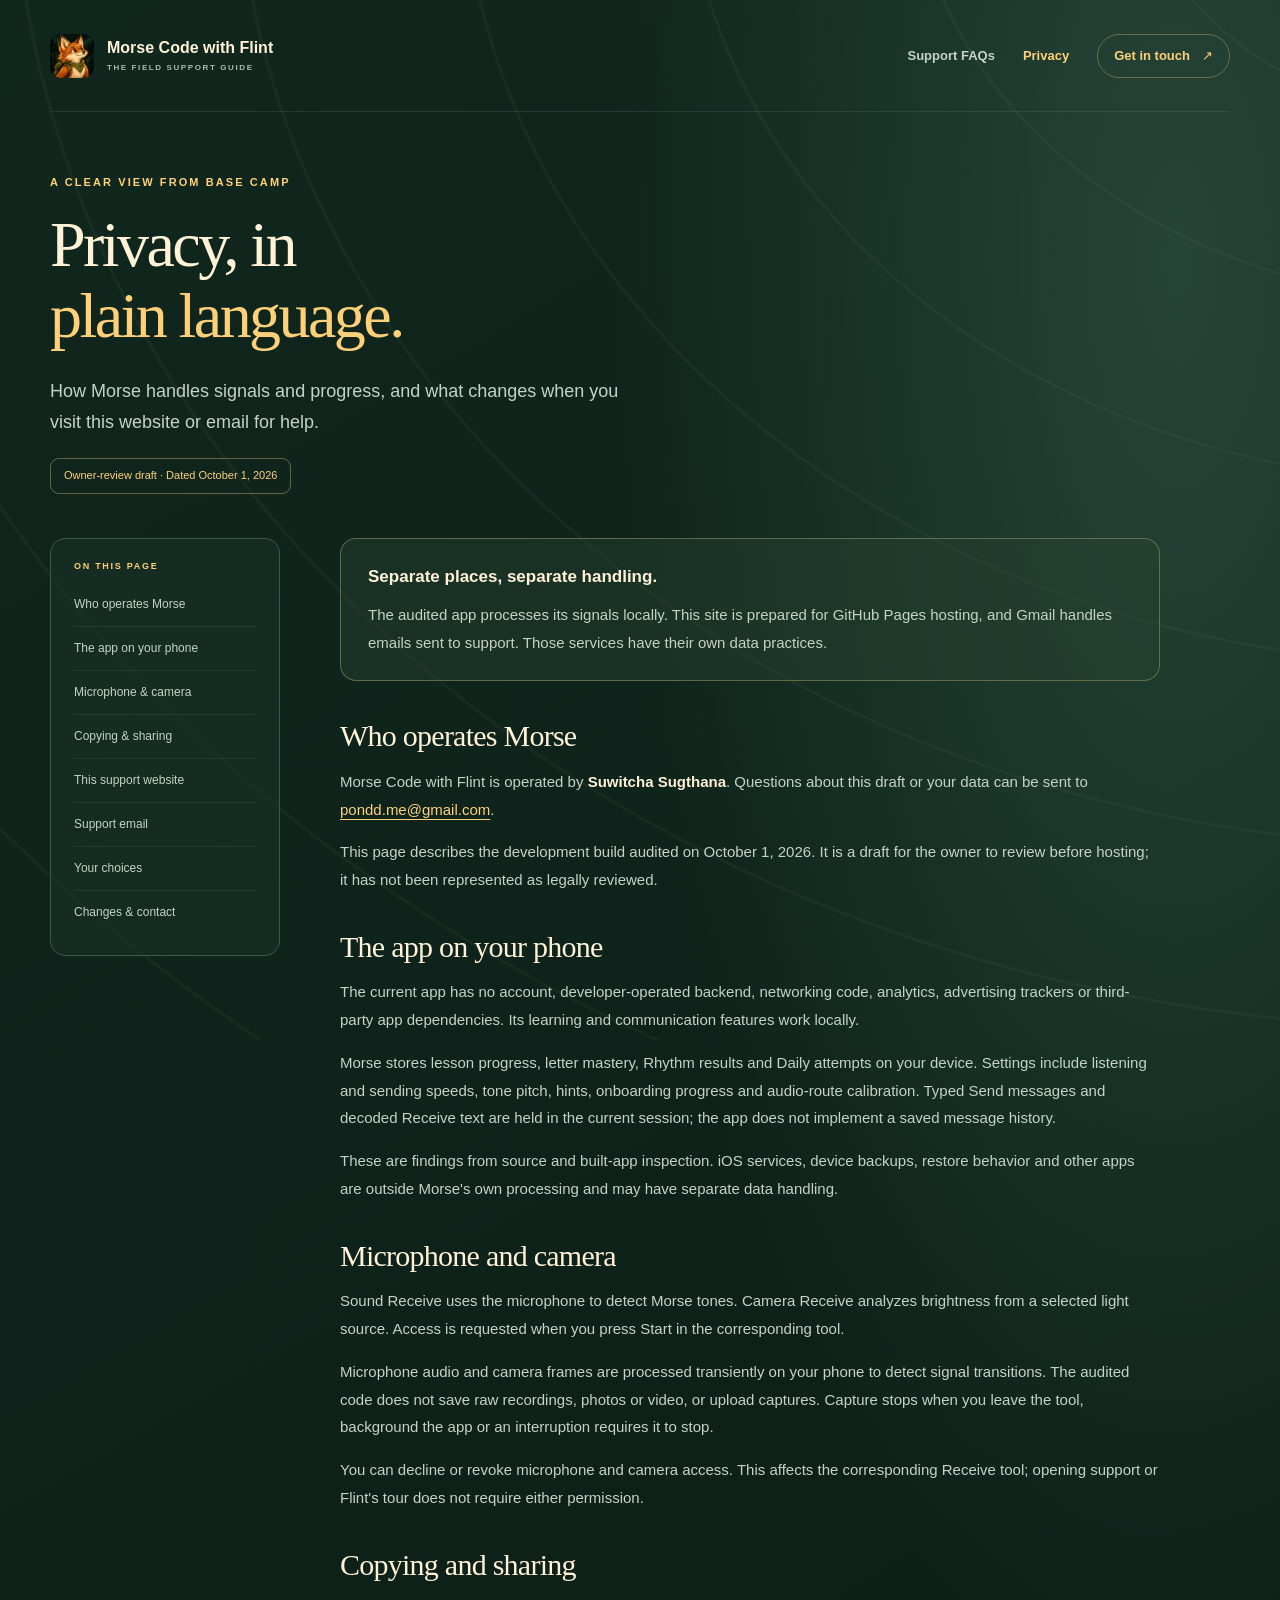
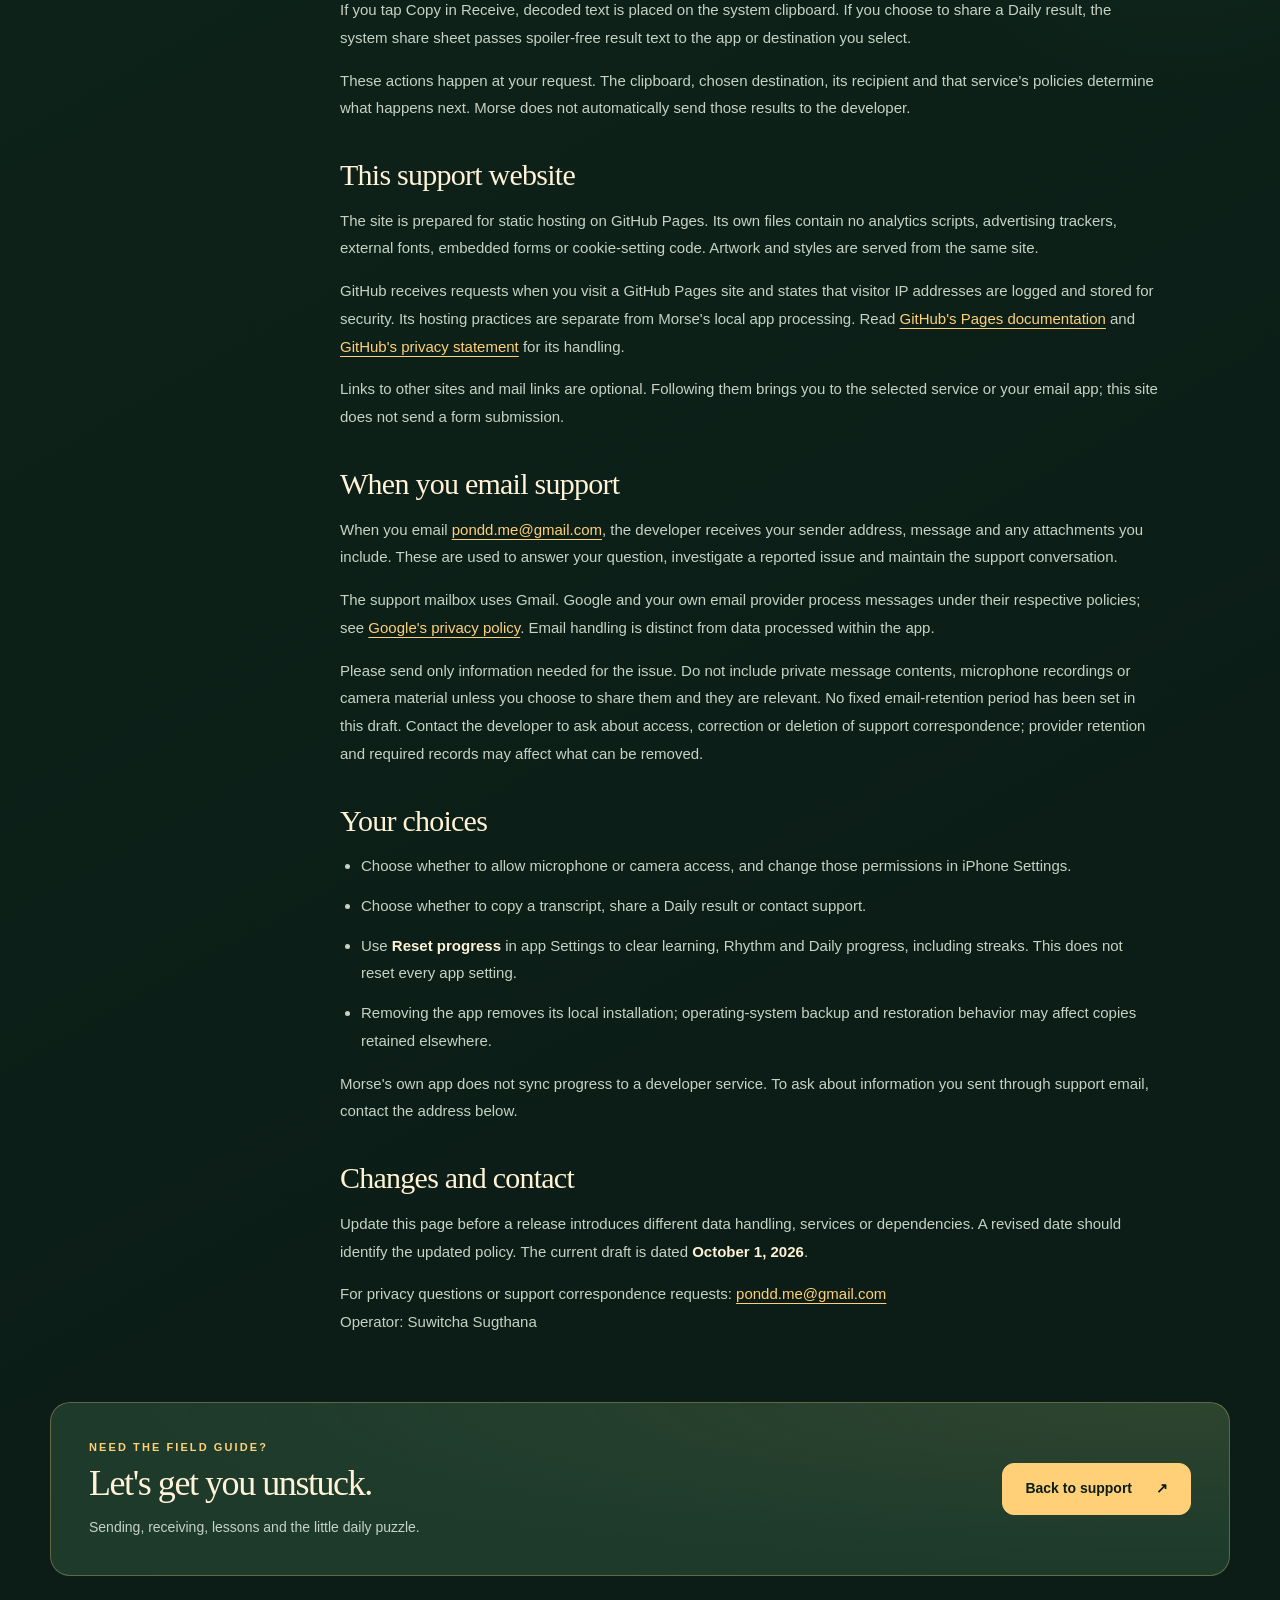
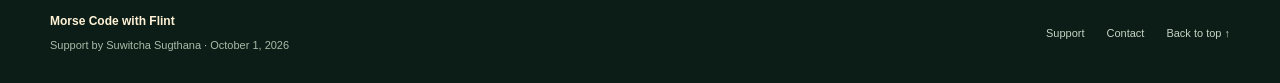
==== privacy.html @ 810c0ec4 "Initial commit" ====
<!doctype html>
<html lang="en">
<head>
  <meta charset="utf-8">
  <meta name="viewport" content="width=device-width, initial-scale=1">
  <meta name="theme-color" content="#10271e">
  <meta name="description" content="Privacy draft for Morse Code with Flint, including local app processing, GitHub Pages hosting and support email.">
  <title>Privacy draft · Morse Code with Flint</title>
  <link rel="icon" href="assets/icon.png" type="image/png">
  <link rel="stylesheet" href="assets/site.css">
</head>
<body>
  <a class="skip-link" href="#main">Skip to content</a>
  <header class="site-header wrap">
    <a class="brand" href="index.html" aria-label="Morse Code with Flint support home"><img src="assets/icon.png" width="44" height="44" alt=""><span>Morse Code with Flint<small>THE FIELD SUPPORT GUIDE</small></span></a>
    <nav aria-label="Main navigation"><a href="index.html#faqs">Support FAQs</a><a href="privacy.html" aria-current="page">Privacy</a><a class="nav-contact" href="mailto:pondd.me@gmail.com">Get in touch <span aria-hidden="true">↗</span></a></nav>
  </header>
  <main id="main" class="wrap privacy-main">
    <div class="policy-heading"><p class="eyebrow">A CLEAR VIEW FROM BASE CAMP</p><h1>Privacy, in<br><em>plain language.</em></h1><p class="intro">How Morse handles signals and progress, and what changes when you visit this website or email for help.</p><p class="draft-badge">Owner-review draft · Dated October 1, 2026</p></div>
    <div class="policy-layout">
      <nav class="policy-index" aria-label="Privacy contents"><p class="eyebrow">ON THIS PAGE</p><a href="#operator">Who operates Morse</a><a href="#local-app">The app on your phone</a><a href="#capture">Microphone &amp; camera</a><a href="#sharing">Copying &amp; sharing</a><a href="#website">This support website</a><a href="#email">Support email</a><a href="#choices">Your choices</a><a href="#changes">Changes &amp; contact</a></nav>
      <article class="policy-body">
        <div class="policy-callout"><strong>Separate places, separate handling.</strong><p>The audited app processes its signals locally. This site is prepared for GitHub Pages hosting, and Gmail handles emails sent to support. Those services have their own data practices.</p></div>
        <section id="operator"><h2>Who operates Morse</h2><p>Morse Code with Flint is operated by <strong>Suwitcha Sugthana</strong>. Questions about this draft or your data can be sent to <a href="mailto:pondd.me@gmail.com">pondd.me@gmail.com</a>.</p><p>This page describes the development build audited on October 1, 2026. It is a draft for the owner to review before hosting; it has not been represented as legally reviewed.</p></section>
        <section id="local-app"><h2>The app on your phone</h2><p>The current app has no account, developer-operated backend, networking code, analytics, advertising trackers or third-party app dependencies. Its learning and communication features work locally.</p><p>Morse stores lesson progress, letter mastery, Rhythm results and Daily attempts on your device. Settings include listening and sending speeds, tone pitch, hints, onboarding progress and audio-route calibration. Typed Send messages and decoded Receive text are held in the current session; the app does not implement a saved message history.</p><p>These are findings from source and built-app inspection. iOS services, device backups, restore behavior and other apps are outside Morse's own processing and may have separate data handling.</p></section>
        <section id="capture"><h2>Microphone and camera</h2><p>Sound Receive uses the microphone to detect Morse tones. Camera Receive analyzes brightness from a selected light source. Access is requested when you press Start in the corresponding tool.</p><p>Microphone audio and camera frames are processed transiently on your phone to detect signal transitions. The audited code does not save raw recordings, photos or video, or upload captures. Capture stops when you leave the tool, background the app or an interruption requires it to stop.</p><p>You can decline or revoke microphone and camera access. This affects the corresponding Receive tool; opening support or Flint's tour does not require either permission.</p></section>
        <section id="sharing"><h2>Copying and sharing</h2><p>If you tap Copy in Receive, decoded text is placed on the system clipboard. If you choose to share a Daily result, the system share sheet passes spoiler-free result text to the app or destination you select.</p><p>These actions happen at your request. The clipboard, chosen destination, its recipient and that service's policies determine what happens next. Morse does not automatically send those results to the developer.</p></section>
        <section id="website"><h2>This support website</h2><p>The site is prepared for static hosting on GitHub Pages. Its own files contain no analytics scripts, advertising trackers, external fonts, embedded forms or cookie-setting code. Artwork and styles are served from the same site.</p><p>GitHub receives requests when you visit a GitHub Pages site and states that visitor IP addresses are logged and stored for security. Its hosting practices are separate from Morse's local app processing. Read <a href="https://docs.github.com/en/pages/getting-started-with-github-pages/what-is-github-pages">GitHub's Pages documentation</a> and <a href="https://docs.github.com/en/site-policy/privacy-policies/github-general-privacy-statement">GitHub's privacy statement</a> for its handling.</p><p>Links to other sites and mail links are optional. Following them brings you to the selected service or your email app; this site does not send a form submission.</p></section>
        <section id="email"><h2>When you email support</h2><p>When you email <a href="mailto:pondd.me@gmail.com">pondd.me@gmail.com</a>, the developer receives your sender address, message and any attachments you include. These are used to answer your question, investigate a reported issue and maintain the support conversation.</p><p>The support mailbox uses Gmail. Google and your own email provider process messages under their respective policies; see <a href="https://policies.google.com/privacy">Google's privacy policy</a>. Email handling is distinct from data processed within the app.</p><p>Please send only information needed for the issue. Do not include private message contents, microphone recordings or camera material unless you choose to share them and they are relevant. No fixed email-retention period has been set in this draft. Contact the developer to ask about access, correction or deletion of support correspondence; provider retention and required records may affect what can be removed.</p></section>
        <section id="choices"><h2>Your choices</h2><ul><li>Choose whether to allow microphone or camera access, and change those permissions in iPhone Settings.</li><li>Choose whether to copy a transcript, share a Daily result or contact support.</li><li>Use <strong>Reset progress</strong> in app Settings to clear learning, Rhythm and Daily progress, including streaks. This does not reset every app setting.</li><li>Removing the app removes its local installation; operating-system backup and restoration behavior may affect copies retained elsewhere.</li></ul><p>Morse's own app does not sync progress to a developer service. To ask about information you sent through support email, contact the address below.</p></section>
        <section id="changes"><h2>Changes and contact</h2><p>Update this page before a release introduces different data handling, services or dependencies. A revised date should identify the updated policy. The current draft is dated <strong>October 1, 2026</strong>.</p><p>For privacy questions or support correspondence requests: <a class="email-link" href="mailto:pondd.me@gmail.com">pondd.me@gmail.com</a><br>Operator: Suwitcha Sugthana</p></section>
      </article>
    </div>
    <section class="contact-band" aria-labelledby="privacy-support-title"><div><p class="eyebrow">NEED THE FIELD GUIDE?</p><h2 id="privacy-support-title">Let's get you unstuck.</h2><p>Sending, receiving, lessons and the little daily puzzle.</p></div><a class="button" href="index.html#faqs">Back to support <span aria-hidden="true">↗</span></a></section>
  </main>
  <footer class="site-footer wrap"><p><strong>Morse Code with Flint</strong><span>Support by Suwitcha Sugthana · October 1, 2026</span></p><nav aria-label="Footer navigation"><a href="index.html">Support</a><a href="mailto:pondd.me@gmail.com">Contact</a><a href="#main">Back to top ↑</a></nav></footer>
</body>
</html>
---- assets/site.css ----
:root{color-scheme:dark;--pine:#10271e;--deep:#0b1d16;--panel:#19372a;--panel-light:#234333;--ivory:#fff2d6;--body:#c6d3c4;--muted:#a8bca9;--amber:#ffd078;--line:#3d5943;--focus:#ffdb92}
*{box-sizing:border-box}html{scroll-behavior:smooth;scroll-padding-top:24px}body{margin:0;color:var(--ivory);background:radial-gradient(ellipse at 92% 8%,#254537 0,transparent 34%),linear-gradient(150deg,var(--pine),var(--deep) 78%);font:17px/1.65 -apple-system,BlinkMacSystemFont,"Segoe UI",Arial,sans-serif}body::before{content:"";position:absolute;inset:0 0 auto;height:1040px;pointer-events:none;z-index:-1;background:repeating-radial-gradient(ellipse at 115% -15%,transparent 0 112px,#8ea27812 114px 115px,transparent 117px 224px)}a{color:var(--amber);text-underline-offset:4px;text-decoration-thickness:1px}a:hover{color:#ffe3a4}a:focus-visible,summary:focus-visible{outline:3px solid var(--focus);outline-offset:5px;border-radius:5px}.wrap{width:min(1180px,calc(100% - 80px));margin-inline:auto}h1,h2,h3,p,figure{margin:0}h1,h2{font-family:Georgia,"Times New Roman",serif;font-weight:400;letter-spacing:-.04em;line-height:1.12}h1{font-size:clamp(46px,4.7vw,68px)}h1 em{font-style:normal;color:var(--amber)}h2{font-size:clamp(34px,3.1vw,46px)}h3{font-size:23px;line-height:1.3;letter-spacing:-.025em}p{color:var(--body)}.eyebrow{color:var(--amber);font-size:11px;letter-spacing:.19em;font-weight:700;line-height:1.6}.skip-link{position:absolute;left:20px;top:-100px;padding:12px 18px;background:var(--amber);color:var(--deep);z-index:10}.skip-link:hover{color:var(--deep)}.skip-link:focus{top:12px}.site-header{display:flex;align-items:center;justify-content:space-between;gap:24px;min-height:112px;border-bottom:1px solid #8ba07829}.brand{display:flex;gap:13px;align-items:center;text-decoration:none;color:var(--ivory);font-size:16px;font-weight:650;line-height:1.35;white-space:nowrap}.brand img{width:44px;height:44px;border-radius:11px}.brand small{display:block;margin-top:5px;font-size:8px;letter-spacing:.2em;color:var(--muted)}.site-header nav{display:flex;align-items:center;gap:28px;flex-wrap:wrap}.site-header nav a{font-size:13px;font-weight:550;text-decoration:none;color:var(--body);padding-block:10px;min-height:44px;display:flex;align-items:center}.site-header nav a:hover,.site-header nav a[aria-current]{color:var(--amber)}.site-header nav .nav-contact{padding:9px 16px;border:1px solid #d1ad676b;border-radius:99px;color:var(--amber);gap:12px}.hero{display:grid;grid-template-columns:1.05fr 1fr;align-items:center;gap:56px;padding-block:76px 82px}.signal{font-size:14px;letter-spacing:.18em;margin-right:10px}.hero h1{margin-top:22px}.intro{font-size:18px;line-height:1.7;max-width:480px;margin-top:24px}.hero-actions{display:flex;align-items:center;gap:27px;flex-wrap:wrap;margin-top:30px}.button{display:inline-flex;align-items:center;justify-content:center;gap:24px;min-height:52px;padding:12px 22px;background:var(--amber);border:1px solid var(--amber);color:var(--deep);text-decoration:none;border-radius:12px;font-size:14px;font-weight:700;line-height:1.4}.button:hover{background:#ffe0a4;color:var(--deep);border-color:#ffe0a4}.text-link{display:inline-flex;align-items:center;gap:8px;font-size:14px;font-weight:550;min-height:44px}.development{display:flex;align-items:center;gap:8px;margin-top:24px;font-size:11px;color:var(--muted)}.development span{width:6px;height:6px;background:var(--amber);border-radius:50%;flex-shrink:0}.camp-figure{position:relative;overflow:hidden;border-radius:24px;border:1px solid #81925f80;background:#142b21;box-shadow:0 22px 60px #0003}.camp-figure img{width:100%;height:395px;object-fit:cover;object-position:42% 50%;display:block}.camp-figure figcaption{position:absolute;inset:auto 0 0;display:flex;flex-direction:column;gap:5px;padding:40px 25px 24px;background:linear-gradient(transparent,#061d16e8);font-size:15px;color:var(--ivory)}.camp-figure .eyebrow{font-size:9px}.section-heading{display:flex;align-items:end;justify-content:space-between;gap:32px;margin-bottom:26px}.section-heading h2{margin-top:9px}.section-heading>p{max-width:290px;font-size:14px}.trail-section{border-top:1px solid #8ba07829;padding-top:38px}.trail-grid{display:grid;grid-template-columns:repeat(3,1fr);gap:18px}.trail-card{position:relative;overflow:hidden;padding:24px 26px 21px;background:linear-gradient(145deg,#2647347a,#183326e6);border:1px solid var(--line);border-radius:18px}.card-top{display:flex;gap:12px;align-items:center;min-height:76px;margin-bottom:14px}.trail-number{font:14px/1.4 ui-monospace,SFMono-Regular,Consolas,monospace;color:var(--amber);border:1px solid #9a9e6573;border-radius:8px;padding:5px 8px}.card-top .eyebrow{font-size:9px}.mini-signal{margin-left:auto;color:var(--amber);font-size:16px;letter-spacing:.14em}.card-fox{position:absolute;right:12px;top:10px;width:94px;height:94px;object-fit:contain}.trail-card h3{font-size:21px;margin-bottom:12px}.trail-card p{font-size:14px;line-height:1.7}.trail-card p strong{color:var(--ivory);font:inherit;font-weight:650}.trail-card>a{display:flex;align-items:center;justify-content:space-between;gap:10px;min-height:44px;margin-top:15px;font-size:12px;text-decoration:none;font-weight:650}.faq-section{padding-top:84px}.faq-layout{display:grid;grid-template-columns:minmax(0,1fr) 290px;gap:58px;align-items:start}.faq-group{margin-bottom:37px;scroll-margin-top:30px}.faq-group>h3{font-size:16px;font-weight:650;color:var(--body);margin-bottom:14px}.faq-group>h3 span{font-family:ui-monospace,SFMono-Regular,Consolas,monospace;color:var(--amber);margin-right:10px;font-size:12px}details{border:1px solid var(--line);border-radius:13px;background:#173125a8;margin-bottom:10px;overflow:visible}details[open]{border-color:#aa99605e;background:#1b3529}summary{display:flex;align-items:center;justify-content:space-between;gap:20px;cursor:pointer;list-style:none;padding:19px 21px;font-size:15px;font-weight:550;line-height:1.5;min-height:60px}summary::-webkit-details-marker{display:none}.disclosure{width:20px;min-width:20px;height:20px;position:relative}.disclosure::before,.disclosure::after{content:"";position:absolute;background:var(--amber);left:5px;top:9px;width:11px;height:1px}.disclosure::after{transform:rotate(90deg)}details[open] .disclosure::after{transform:none}.answer{padding:0 21px 22px;font-size:14px;line-height:1.8;color:var(--body)}.answer p+p{margin-top:13px}.answer strong{color:var(--ivory);font-weight:600}.answer ol{padding-left:21px;margin:0 0 14px}.answer li+li{margin-top:8px}.support-note{position:sticky;top:28px;padding:25px 26px 27px;border:1px solid var(--line);border-radius:19px;background:radial-gradient(ellipse at 50% 0,#35523a82,transparent 60%),#193226}.support-note>img{width:142px;height:142px;display:block;object-fit:contain;margin:0 auto 14px}.support-note h3{font:30px/1.2 Georgia,"Times New Roman",serif;letter-spacing:-.025em;margin-top:13px}.support-note p:not(.eyebrow){font-size:13px;margin-top:17px}.support-note .email-link{font-size:14px;margin-top:14px;flex-wrap:wrap;overflow-wrap:anywhere}.support-note p.small{font-size:11px;color:var(--muted);line-height:1.8;margin-top:20px}.privacy-note{display:block;margin-top:21px;padding-top:18px;border-top:1px solid var(--line);font-size:11px;line-height:1.6;text-decoration:none}.contact-band{display:flex;align-items:center;justify-content:space-between;gap:32px;padding:36px 38px;margin-top:30px;border:1px solid #a899627a;border-radius:20px;background:radial-gradient(ellipse at 95% 0,#676a3c38,transparent 65%),#1d3a2b}.contact-band h2{font-size:36px;margin:7px 0 12px}.contact-band p:not(.eyebrow){font-size:14px}.contact-band .button{white-space:nowrap}.site-footer{padding-block:35px 28px;display:flex;align-items:center;justify-content:space-between;gap:24px;font-size:11px}.site-footer strong{font-size:12px;color:var(--ivory);font-weight:550}.site-footer p span{display:block;color:var(--muted);margin-top:4px}.site-footer nav{display:flex;gap:22px;flex-wrap:wrap}.site-footer nav a{min-height:44px;display:flex;align-items:center;color:var(--body);text-decoration:none}.privacy-main{padding-top:62px}.policy-heading{max-width:740px;margin-bottom:44px}.policy-heading h1{margin-top:17px;font-size:clamp(48px,5vw,72px)}.policy-heading .intro{max-width:580px}.draft-badge{display:inline-block;padding:8px 13px;border:1px solid #baa46b80;border-radius:9px;color:var(--amber);font-size:11px;line-height:1.6;margin-top:21px}.policy-layout{display:grid;grid-template-columns:230px minmax(0,1fr);gap:60px}.policy-index{position:sticky;top:28px;align-self:start;padding:20px 23px;border:1px solid var(--line);border-radius:15px;background:#1a342780}.policy-index .eyebrow{font-size:9px;margin-bottom:10px}.policy-index>a{display:flex;align-items:center;min-height:44px;text-decoration:none;color:var(--body);font-size:12px;border-bottom:1px solid #90a17620}.policy-index>a:last-child{border-bottom:0}.policy-index>a:hover{color:var(--amber)}.policy-body{max-width:820px}.policy-callout{padding:24px 27px;border:1px solid #a59f6880;border-radius:16px;background:#29423175;margin-bottom:38px;font-size:15px}.policy-callout strong{font-size:17px;color:var(--ivory);font-weight:600}.policy-callout p{margin-top:10px}.policy-body section{margin-bottom:36px;scroll-margin-top:28px}.policy-body h2{font-size:30px;margin-bottom:15px;letter-spacing:-.025em}.policy-body p,.policy-body ul{font-size:15px;line-height:1.85;color:var(--body)}.policy-body p+p{margin-top:15px}.policy-body ul{padding-left:21px}.policy-body li+li{margin-top:12px}.policy-body strong{font-weight:600;color:var(--ivory)}.email-link{overflow-wrap:anywhere}
@media(max-width:1000px){.wrap{width:calc(100% - 48px)}.site-header nav{gap:19px}.hero{gap:30px;padding-block:55px 58px}.hero h1{font-size:48px}.hero .eyebrow{font-size:9px}.camp-figure img{height:380px}.intro{font-size:16px}.hero-actions{gap:18px}.trail-card{padding:21px 20px}.trail-card h3{font-size:19px}.card-fox{width:77px;height:77px;right:8px}.faq-layout{grid-template-columns:minmax(0,1fr) 255px;gap:30px}.support-note{padding:22px}.policy-layout{grid-template-columns:205px minmax(0,1fr);gap:35px}}
@media(max-width:760px){.wrap{width:calc(100% - 40px)}.site-header{min-height:0;padding-block:20px 15px;display:block}.brand{font-size:15px}.brand img{width:40px;height:40px}.brand small{font-size:7px}.site-header nav{gap:22px;margin-top:15px;justify-content:space-between}.site-header nav a{font-size:12px}.site-header nav .nav-contact{border:0;padding:10px 0;gap:7px}.hero{grid-template-columns:1fr;gap:33px;padding-block:39px 40px}.hero-copy{max-width:560px}.hero h1{font-size:clamp(41px,7.7vw,60px)}.hero .eyebrow{font-size:9px}.hero .intro{font-size:16px;max-width:480px;margin-top:20px}.hero-actions{margin-top:24px;gap:24px}.development{margin-top:19px;font-size:10px}.camp-figure img{height:auto;aspect-ratio:1.6;object-fit:cover}.camp-figure{border-radius:18px}.camp-figure figcaption{padding:30px 20px 18px;font-size:13px}.section-heading{display:block;margin-bottom:23px}.section-heading>p{margin-top:13px;max-width:100%}.trail-section{padding-top:30px}.trail-grid{grid-template-columns:1fr;gap:13px}.trail-card{padding:22px 23px}.card-top{margin-bottom:24px}.trail-card h3{font-size:22px;max-width:76%}.trail-card p{max-width:580px;font-size:14px}.card-fox{width:86px;height:86px;right:13px;top:12px}.trail-card>a{font-size:13px;margin-top:13px}.faq-section{padding-top:50px}.faq-layout{grid-template-columns:1fr;gap:3px}.faq-group{margin-bottom:29px}summary{padding:17px 17px;font-size:14px;gap:12px}.answer{padding:0 17px 20px;font-size:14px}.support-note{position:static;padding:25px 26px}.support-note>img{width:116px;height:116px;float:right;margin:0 0 8px 15px}.support-note h3{font-size:28px}.support-note p:not(.eyebrow){font-size:14px}.support-note .small{clear:both}.support-note .privacy-note{font-size:12px}.contact-band{display:block;padding:28px 25px;margin-top:32px}.contact-band h2{font-size:33px}.contact-band .button{margin-top:23px}.site-footer{display:block;padding-block:28px 24px}.site-footer nav{margin-top:15px;gap:23px}.privacy-main{padding-top:37px}.policy-heading{margin-bottom:29px}.policy-heading h1{font-size:clamp(43px,8vw,62px)}.policy-heading .intro{font-size:16px}.policy-layout{grid-template-columns:1fr;gap:30px}.policy-index{position:static;display:grid;grid-template-columns:1fr 1fr;column-gap:18px;padding:18px 20px}.policy-index .eyebrow{grid-column:1/-1;margin-bottom:4px}.policy-index>a{font-size:12px;line-height:1.4}.policy-callout{padding:23px;margin-bottom:29px}.policy-body h2{font-size:28px}.policy-body p,.policy-body ul{font-size:15px}}
@media(max-width:370px){.wrap{width:calc(100% - 32px)}.site-header nav{gap:10px}.site-header nav a{font-size:11px}.hero h1{font-size:39px}.hero .eyebrow{font-size:8px}.signal{font-size:12px;margin-right:5px}.hero-actions{gap:15px}.hero-actions .button{padding:12px 17px;gap:15px}.text-link{font-size:13px}.trail-card h3{max-width:100%;font-size:20px}.support-note>img{width:95px;height:95px}.support-note h3{font-size:25px}.policy-index{grid-template-columns:1fr}.policy-index .eyebrow{grid-column:auto}.policy-heading h1{font-size:41px}}
@media(prefers-reduced-motion:reduce){html{scroll-behavior:auto}}
@media print{body{background:#fff;color:#111;font-size:12pt}.wrap{width:100%}h1,h2,h3,p,.eyebrow,.policy-body strong,.brand,.brand small{color:#111!important}.site-header nav,.skip-link,.policy-index,.contact-band,.site-footer nav,.camp-figure,.support-note,.trail-grid{display:none}.hero,.policy-layout,.faq-layout{display:block}.hero{padding-block:20px}.policy-main{padding-top:20px}.policy-heading h1,h1{font-size:30pt}.policy-callout,details{background:none;border:1px solid #888}.policy-body section{break-inside:avoid}a{color:#111}.draft-badge{color:#111;border-color:#888}.site-footer{border-top:1px solid #888}}
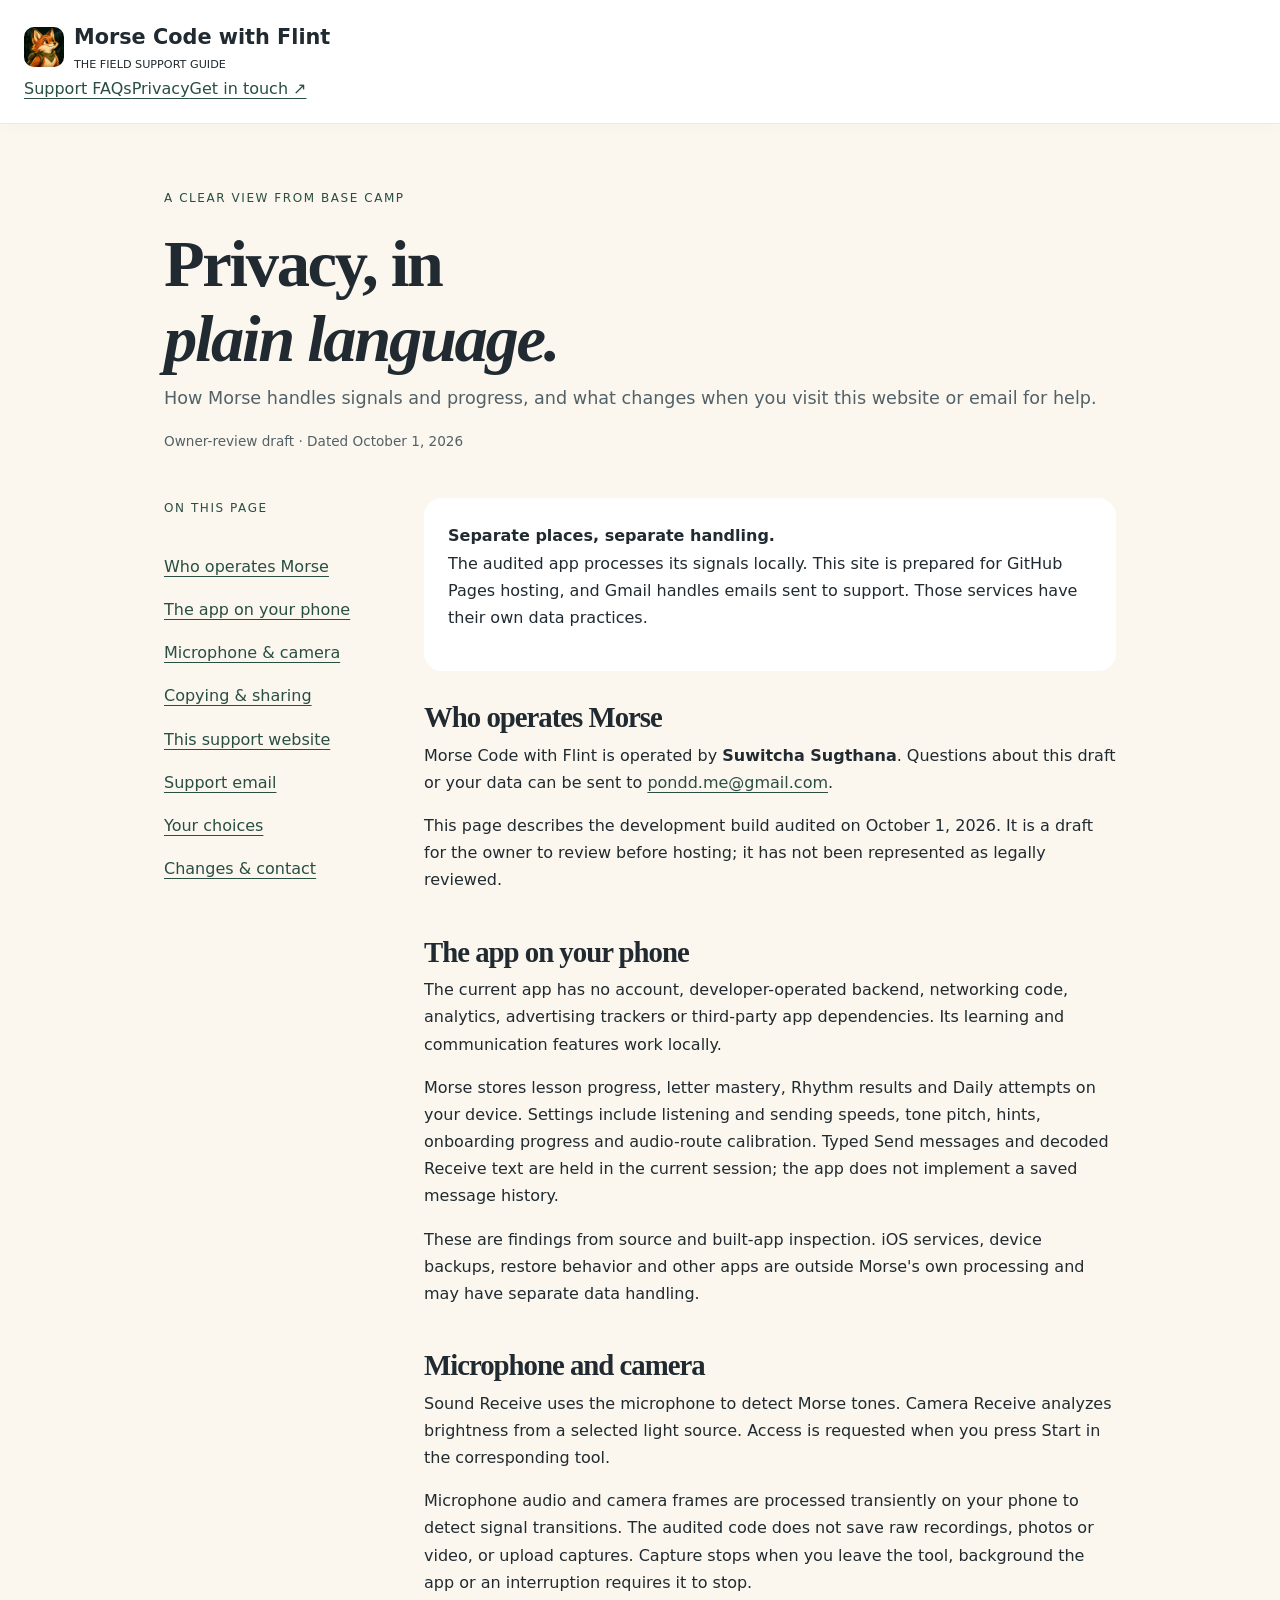
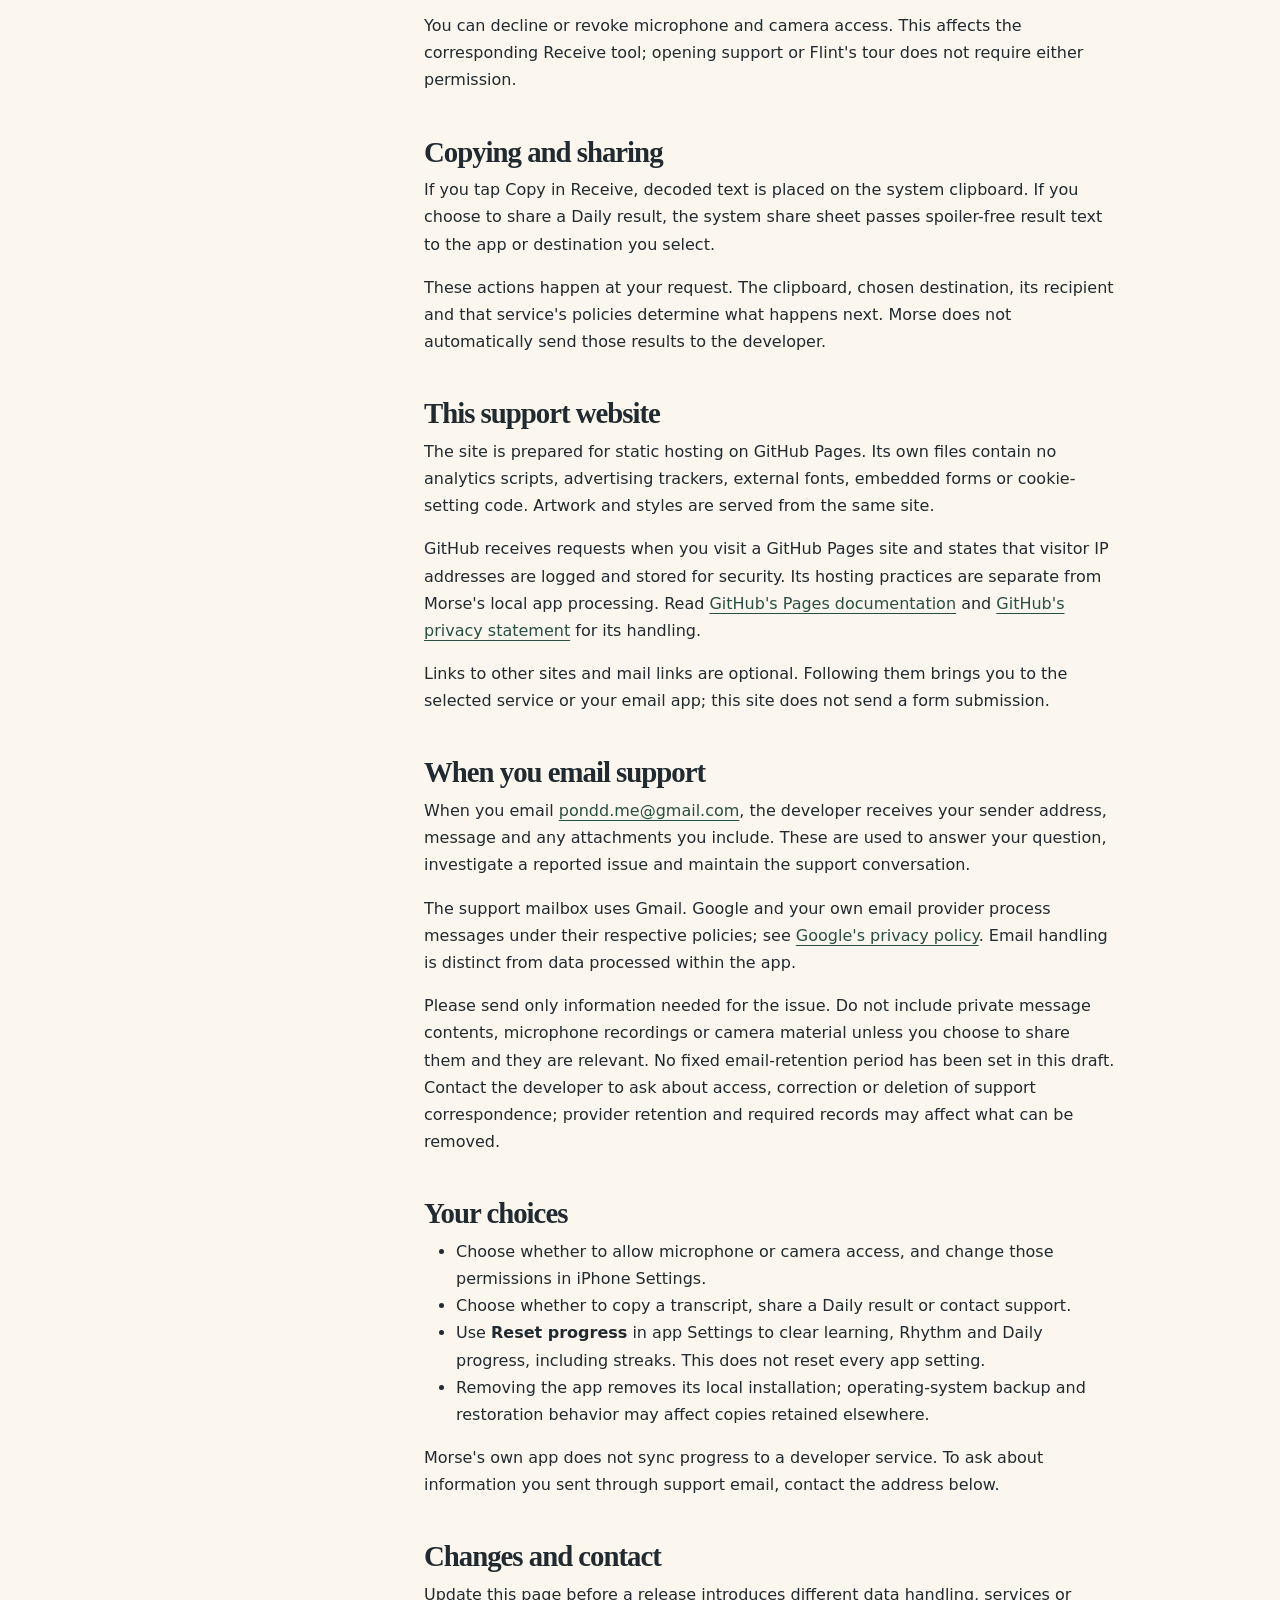
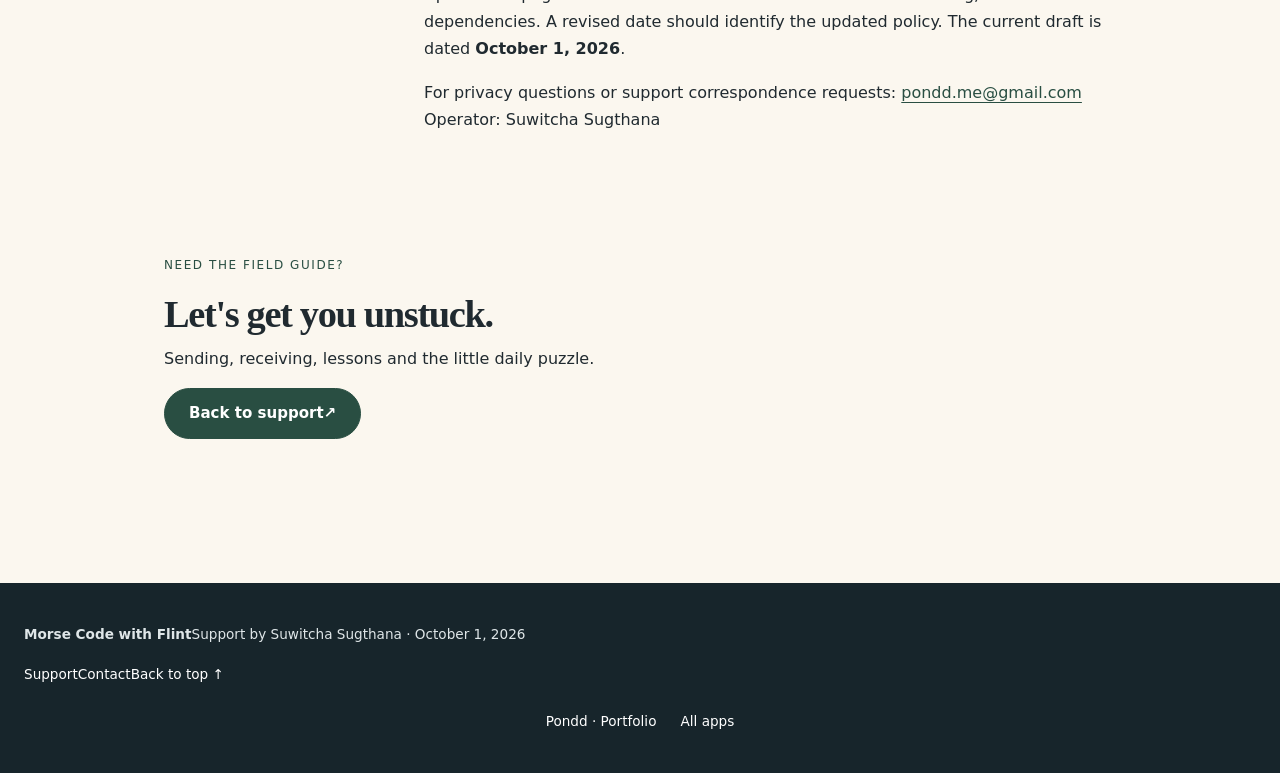
==== commit d6993c9d: "Refresh app website with Start Bootstrap New Age" ====
--- a/privacy.html
+++ b/privacy.html
@@ -1,38 +1,39 @@
-<!doctype html>
+<!DOCTYPE html>
+
 <html lang="en">
-<head>
-  <meta charset="utf-8">
-  <meta name="viewport" content="width=device-width, initial-scale=1">
-  <meta name="theme-color" content="#10271e">
-  <meta name="description" content="Privacy draft for Morse Code with Flint, including local app processing, GitHub Pages hosting and support email.">
-  <title>Privacy draft · Morse Code with Flint</title>
-  <link rel="icon" href="assets/icon.png" type="image/png">
-  <link rel="stylesheet" href="assets/site.css">
-</head>
+<head><link href="assets/new-age/styles.css" rel="stylesheet"/>
+<meta charset="utf-8"/>
+<meta content="width=device-width, initial-scale=1" name="viewport"/>
+<meta content="#10271e" name="theme-color"/>
+<meta content="Privacy draft for Morse Code with Flint, including local app processing, GitHub Pages hosting and support email." name="description"/>
+<title>Privacy draft · Morse Code with Flint</title>
+<link href="assets/icon.png" rel="icon" type="image/png"/>
+
+<link href="assets/new-age/app.css" rel="stylesheet"/></head>
 <body>
-  <a class="skip-link" href="#main">Skip to content</a>
-  <header class="site-header wrap">
-    <a class="brand" href="index.html" aria-label="Morse Code with Flint support home"><img src="assets/icon.png" width="44" height="44" alt=""><span>Morse Code with Flint<small>THE FIELD SUPPORT GUIDE</small></span></a>
-    <nav aria-label="Main navigation"><a href="index.html#faqs">Support FAQs</a><a href="privacy.html" aria-current="page">Privacy</a><a class="nav-contact" href="mailto:pondd.me@gmail.com">Get in touch <span aria-hidden="true">↗</span></a></nav>
-  </header>
-  <main id="main" class="wrap privacy-main">
-    <div class="policy-heading"><p class="eyebrow">A CLEAR VIEW FROM BASE CAMP</p><h1>Privacy, in<br><em>plain language.</em></h1><p class="intro">How Morse handles signals and progress, and what changes when you visit this website or email for help.</p><p class="draft-badge">Owner-review draft · Dated October 1, 2026</p></div>
-    <div class="policy-layout">
-      <nav class="policy-index" aria-label="Privacy contents"><p class="eyebrow">ON THIS PAGE</p><a href="#operator">Who operates Morse</a><a href="#local-app">The app on your phone</a><a href="#capture">Microphone &amp; camera</a><a href="#sharing">Copying &amp; sharing</a><a href="#website">This support website</a><a href="#email">Support email</a><a href="#choices">Your choices</a><a href="#changes">Changes &amp; contact</a></nav>
-      <article class="policy-body">
-        <div class="policy-callout"><strong>Separate places, separate handling.</strong><p>The audited app processes its signals locally. This site is prepared for GitHub Pages hosting, and Gmail handles emails sent to support. Those services have their own data practices.</p></div>
-        <section id="operator"><h2>Who operates Morse</h2><p>Morse Code with Flint is operated by <strong>Suwitcha Sugthana</strong>. Questions about this draft or your data can be sent to <a href="mailto:pondd.me@gmail.com">pondd.me@gmail.com</a>.</p><p>This page describes the development build audited on October 1, 2026. It is a draft for the owner to review before hosting; it has not been represented as legally reviewed.</p></section>
-        <section id="local-app"><h2>The app on your phone</h2><p>The current app has no account, developer-operated backend, networking code, analytics, advertising trackers or third-party app dependencies. Its learning and communication features work locally.</p><p>Morse stores lesson progress, letter mastery, Rhythm results and Daily attempts on your device. Settings include listening and sending speeds, tone pitch, hints, onboarding progress and audio-route calibration. Typed Send messages and decoded Receive text are held in the current session; the app does not implement a saved message history.</p><p>These are findings from source and built-app inspection. iOS services, device backups, restore behavior and other apps are outside Morse's own processing and may have separate data handling.</p></section>
-        <section id="capture"><h2>Microphone and camera</h2><p>Sound Receive uses the microphone to detect Morse tones. Camera Receive analyzes brightness from a selected light source. Access is requested when you press Start in the corresponding tool.</p><p>Microphone audio and camera frames are processed transiently on your phone to detect signal transitions. The audited code does not save raw recordings, photos or video, or upload captures. Capture stops when you leave the tool, background the app or an interruption requires it to stop.</p><p>You can decline or revoke microphone and camera access. This affects the corresponding Receive tool; opening support or Flint's tour does not require either permission.</p></section>
-        <section id="sharing"><h2>Copying and sharing</h2><p>If you tap Copy in Receive, decoded text is placed on the system clipboard. If you choose to share a Daily result, the system share sheet passes spoiler-free result text to the app or destination you select.</p><p>These actions happen at your request. The clipboard, chosen destination, its recipient and that service's policies determine what happens next. Morse does not automatically send those results to the developer.</p></section>
-        <section id="website"><h2>This support website</h2><p>The site is prepared for static hosting on GitHub Pages. Its own files contain no analytics scripts, advertising trackers, external fonts, embedded forms or cookie-setting code. Artwork and styles are served from the same site.</p><p>GitHub receives requests when you visit a GitHub Pages site and states that visitor IP addresses are logged and stored for security. Its hosting practices are separate from Morse's local app processing. Read <a href="https://docs.github.com/en/pages/getting-started-with-github-pages/what-is-github-pages">GitHub's Pages documentation</a> and <a href="https://docs.github.com/en/site-policy/privacy-policies/github-general-privacy-statement">GitHub's privacy statement</a> for its handling.</p><p>Links to other sites and mail links are optional. Following them brings you to the selected service or your email app; this site does not send a form submission.</p></section>
-        <section id="email"><h2>When you email support</h2><p>When you email <a href="mailto:pondd.me@gmail.com">pondd.me@gmail.com</a>, the developer receives your sender address, message and any attachments you include. These are used to answer your question, investigate a reported issue and maintain the support conversation.</p><p>The support mailbox uses Gmail. Google and your own email provider process messages under their respective policies; see <a href="https://policies.google.com/privacy">Google's privacy policy</a>. Email handling is distinct from data processed within the app.</p><p>Please send only information needed for the issue. Do not include private message contents, microphone recordings or camera material unless you choose to share them and they are relevant. No fixed email-retention period has been set in this draft. Contact the developer to ask about access, correction or deletion of support correspondence; provider retention and required records may affect what can be removed.</p></section>
-        <section id="choices"><h2>Your choices</h2><ul><li>Choose whether to allow microphone or camera access, and change those permissions in iPhone Settings.</li><li>Choose whether to copy a transcript, share a Daily result or contact support.</li><li>Use <strong>Reset progress</strong> in app Settings to clear learning, Rhythm and Daily progress, including streaks. This does not reset every app setting.</li><li>Removing the app removes its local installation; operating-system backup and restoration behavior may affect copies retained elsewhere.</li></ul><p>Morse's own app does not sync progress to a developer service. To ask about information you sent through support email, contact the address below.</p></section>
-        <section id="changes"><h2>Changes and contact</h2><p>Update this page before a release introduces different data handling, services or dependencies. A revised date should identify the updated policy. The current draft is dated <strong>October 1, 2026</strong>.</p><p>For privacy questions or support correspondence requests: <a class="email-link" href="mailto:pondd.me@gmail.com">pondd.me@gmail.com</a><br>Operator: Suwitcha Sugthana</p></section>
-      </article>
-    </div>
-    <section class="contact-band" aria-labelledby="privacy-support-title"><div><p class="eyebrow">NEED THE FIELD GUIDE?</p><h2 id="privacy-support-title">Let's get you unstuck.</h2><p>Sending, receiving, lessons and the little daily puzzle.</p></div><a class="button" href="index.html#faqs">Back to support <span aria-hidden="true">↗</span></a></section>
-  </main>
-  <footer class="site-footer wrap"><p><strong>Morse Code with Flint</strong><span>Support by Suwitcha Sugthana · October 1, 2026</span></p><nav aria-label="Footer navigation"><a href="index.html">Support</a><a href="mailto:pondd.me@gmail.com">Contact</a><a href="#main">Back to top ↑</a></nav></footer>
+<a class="skip-link" href="#main">Skip to content</a>
+<header class="site-header wrap">
+<a aria-label="Morse Code with Flint support home" class="brand" href="index.html"><img alt="" height="44" src="assets/icon.png" width="44"/><span>Morse Code with Flint<small>THE FIELD SUPPORT GUIDE</small></span></a>
+<nav aria-label="Main navigation"><a href="index.html#faqs">Support FAQs</a><a aria-current="page" href="privacy.html">Privacy</a><a class="nav-contact" href="mailto:pondd.me@gmail.com">Get in touch <span aria-hidden="true">↗</span></a></nav>
+</header>
+<main class="wrap privacy-main" id="main">
+<div class="policy-heading"><p class="eyebrow">A CLEAR VIEW FROM BASE CAMP</p><h1>Privacy, in<br/><em>plain language.</em></h1><p class="intro">How Morse handles signals and progress, and what changes when you visit this website or email for help.</p><p class="draft-badge">Owner-review draft · Dated October 1, 2026</p></div>
+<div class="policy-layout">
+<nav aria-label="Privacy contents" class="policy-index"><p class="eyebrow">ON THIS PAGE</p><a href="#operator">Who operates Morse</a><a href="#local-app">The app on your phone</a><a href="#capture">Microphone &amp; camera</a><a href="#sharing">Copying &amp; sharing</a><a href="#website">This support website</a><a href="#email">Support email</a><a href="#choices">Your choices</a><a href="#changes">Changes &amp; contact</a></nav>
+<article class="policy-body">
+<div class="policy-callout"><strong>Separate places, separate handling.</strong><p>The audited app processes its signals locally. This site is prepared for GitHub Pages hosting, and Gmail handles emails sent to support. Those services have their own data practices.</p></div>
+<section id="operator"><h2>Who operates Morse</h2><p>Morse Code with Flint is operated by <strong>Suwitcha Sugthana</strong>. Questions about this draft or your data can be sent to <a href="mailto:pondd.me@gmail.com">pondd.me@gmail.com</a>.</p><p>This page describes the development build audited on October 1, 2026. It is a draft for the owner to review before hosting; it has not been represented as legally reviewed.</p></section>
+<section id="local-app"><h2>The app on your phone</h2><p>The current app has no account, developer-operated backend, networking code, analytics, advertising trackers or third-party app dependencies. Its learning and communication features work locally.</p><p>Morse stores lesson progress, letter mastery, Rhythm results and Daily attempts on your device. Settings include listening and sending speeds, tone pitch, hints, onboarding progress and audio-route calibration. Typed Send messages and decoded Receive text are held in the current session; the app does not implement a saved message history.</p><p>These are findings from source and built-app inspection. iOS services, device backups, restore behavior and other apps are outside Morse's own processing and may have separate data handling.</p></section>
+<section id="capture"><h2>Microphone and camera</h2><p>Sound Receive uses the microphone to detect Morse tones. Camera Receive analyzes brightness from a selected light source. Access is requested when you press Start in the corresponding tool.</p><p>Microphone audio and camera frames are processed transiently on your phone to detect signal transitions. The audited code does not save raw recordings, photos or video, or upload captures. Capture stops when you leave the tool, background the app or an interruption requires it to stop.</p><p>You can decline or revoke microphone and camera access. This affects the corresponding Receive tool; opening support or Flint's tour does not require either permission.</p></section>
+<section id="sharing"><h2>Copying and sharing</h2><p>If you tap Copy in Receive, decoded text is placed on the system clipboard. If you choose to share a Daily result, the system share sheet passes spoiler-free result text to the app or destination you select.</p><p>These actions happen at your request. The clipboard, chosen destination, its recipient and that service's policies determine what happens next. Morse does not automatically send those results to the developer.</p></section>
+<section id="website"><h2>This support website</h2><p>The site is prepared for static hosting on GitHub Pages. Its own files contain no analytics scripts, advertising trackers, external fonts, embedded forms or cookie-setting code. Artwork and styles are served from the same site.</p><p>GitHub receives requests when you visit a GitHub Pages site and states that visitor IP addresses are logged and stored for security. Its hosting practices are separate from Morse's local app processing. Read <a href="https://docs.github.com/en/pages/getting-started-with-github-pages/what-is-github-pages">GitHub's Pages documentation</a> and <a href="https://docs.github.com/en/site-policy/privacy-policies/github-general-privacy-statement">GitHub's privacy statement</a> for its handling.</p><p>Links to other sites and mail links are optional. Following them brings you to the selected service or your email app; this site does not send a form submission.</p></section>
+<section id="email"><h2>When you email support</h2><p>When you email <a href="mailto:pondd.me@gmail.com">pondd.me@gmail.com</a>, the developer receives your sender address, message and any attachments you include. These are used to answer your question, investigate a reported issue and maintain the support conversation.</p><p>The support mailbox uses Gmail. Google and your own email provider process messages under their respective policies; see <a href="https://policies.google.com/privacy">Google's privacy policy</a>. Email handling is distinct from data processed within the app.</p><p>Please send only information needed for the issue. Do not include private message contents, microphone recordings or camera material unless you choose to share them and they are relevant. No fixed email-retention period has been set in this draft. Contact the developer to ask about access, correction or deletion of support correspondence; provider retention and required records may affect what can be removed.</p></section>
+<section id="choices"><h2>Your choices</h2><ul><li>Choose whether to allow microphone or camera access, and change those permissions in iPhone Settings.</li><li>Choose whether to copy a transcript, share a Daily result or contact support.</li><li>Use <strong>Reset progress</strong> in app Settings to clear learning, Rhythm and Daily progress, including streaks. This does not reset every app setting.</li><li>Removing the app removes its local installation; operating-system backup and restoration behavior may affect copies retained elsewhere.</li></ul><p>Morse's own app does not sync progress to a developer service. To ask about information you sent through support email, contact the address below.</p></section>
+<section id="changes"><h2>Changes and contact</h2><p>Update this page before a release introduces different data handling, services or dependencies. A revised date should identify the updated policy. The current draft is dated <strong>October 1, 2026</strong>.</p><p>For privacy questions or support correspondence requests: <a class="email-link" href="mailto:pondd.me@gmail.com">pondd.me@gmail.com</a><br/>Operator: Suwitcha Sugthana</p></section>
+</article>
+</div>
+<section aria-labelledby="privacy-support-title" class="contact-band"><div><p class="eyebrow">NEED THE FIELD GUIDE?</p><h2 id="privacy-support-title">Let's get you unstuck.</h2><p>Sending, receiving, lessons and the little daily puzzle.</p></div><a class="button" href="index.html#faqs">Back to support <span aria-hidden="true">↗</span></a></section>
+</main>
+<footer class="site-footer wrap"><p><strong>Morse Code with Flint</strong><span>Support by Suwitcha Sugthana · October 1, 2026</span></p><nav aria-label="Footer navigation"><a href="index.html">Support</a><a href="mailto:pondd.me@gmail.com">Contact</a><a href="#main">Back to top ↑</a></nav><nav aria-label="Developer portfolio" class="portfolio-links"><a href="https://pond1982.github.io/Pondd-Page/">Pondd · Portfolio</a><a href="https://pond1982.github.io/Pondd-Page/apps.html">All apps</a></nav></footer>
 </body>
 </html>
--- a/assets/new-age/app.css
+++ b/assets/new-age/app.css
@@ -0,0 +1,13 @@
+/* App-specific adaptation of Start Bootstrap New Age (MIT). */
+:root{--bs-primary:#294e42;--app-accent:#294e42;--app-secondary:#b87639;--app-paper:#fbf7ef;--app-ink:#202a30;--bs-body-font-family:system-ui,-apple-system,"Segoe UI",Tahoma,sans-serif}
+html{scroll-padding-top:2rem}body{background:var(--app-paper);color:var(--app-ink);font-family:var(--bs-body-font-family);line-height:1.7}img{max-width:100%;height:auto}a{color:var(--app-accent);text-underline-offset:4px}a:focus-visible,summary:focus-visible,button:focus-visible{outline:3px solid #ba5400;outline-offset:5px}h1,h2{font-family:Georgia,"Times New Roman",serif;letter-spacing:-.035em;line-height:1.13;color:var(--app-ink)}h1{font-size:clamp(2.8rem,5.2vw,5rem)}h2{font-size:clamp(2rem,3vw,3.1rem)}h3{color:var(--app-ink)}p{color:inherit}figure{margin:0}.wrap{width:100%;max-width:1140px;margin-inline:auto;padding-inline:24px}
+body>header,body>nav.nav,.site-header,header.site{position:relative;background:#fff;color:var(--app-ink);border-bottom:1px solid #202a3018;box-shadow:0 3px 18px #202a3006;padding:20px 24px;max-width:none;margin:0;z-index:5}.header-inner,header.site>.wrap{display:flex;flex-wrap:wrap;align-items:center;justify-content:space-between;gap:20px;min-height:0;padding:0}.brand{display:inline-flex;align-items:center;gap:10px;color:var(--app-ink);font-size:1.3rem;text-decoration:none;font-weight:750}.brand img{width:40px;height:40px;object-fit:contain;border-radius:10px}.nav,.nav-links,nav.site{display:flex;flex-wrap:wrap;gap:20px;align-items:center}.nav a,.nav-links a,nav.site a{color:var(--app-ink);font-size:.9rem;text-decoration:none;padding:3px 0}.nav a:hover,.nav a[aria-current=page]{color:var(--app-accent);text-decoration:underline}.language-switch{border-color:var(--app-accent)}.language-switch a{color:var(--app-accent)}.language-switch a[aria-current=page]{background:var(--app-accent);color:#fff}
+main{max-width:none;padding:0;margin:0}main>.wrap{max-width:1140px}.masthead,.scene{background:var(--app-paper);padding:5rem 0 3rem;min-height:0;overflow:visible;isolation:auto}.scene:before,.scene:after{display:none}.hero,.hero-grid{max-width:1140px;margin-inline:auto;display:flex;flex-wrap:wrap;align-items:center;gap:0;padding:0 24px}.hero-copy,.hero>div:first-child{width:50%;padding-right:38px}.hero-screen,.hero-art,.hero-media,.camp-figure{position:relative;width:50%;padding:28px;margin:0;max-width:none;isolation:isolate}.hero-screen:before,.hero-art:before,.hero-media:before,.camp-figure:before{content:"";position:absolute;z-index:-1;inset:6% 2%;border-radius:50%;background:linear-gradient(135deg,var(--app-accent),var(--app-secondary));opacity:.18}.hero-screen .app-screen{transform:none}.hero-screen img,.hero-art img,.camp-figure img{width:100%;height:auto;border-radius:24px;box-shadow:0 18px 50px #182c3520}.hero-media img{max-height:510px;width:auto;margin:auto;border-radius:30px;box-shadow:0 18px 50px #182c3520}.hero-art img{max-height:500px;object-fit:contain;box-shadow:none}.hero-copy .intro,.lead,.lede,.tagline{font-size:1.15rem;color:#4c5b61;max-width:600px;margin-top:22px}.eyebrow{color:var(--app-accent);font-size:.75rem;letter-spacing:.13em;margin-bottom:18px}.button,.btn,.paper .button{background:var(--app-accent);border:1px solid var(--app-accent);color:#fff;border-radius:50rem;display:inline-flex;padding:12px 24px;font-size:.94rem;text-decoration:none;align-items:center;justify-content:center;font-weight:650;box-shadow:none}.button:hover,.btn:hover{background:var(--app-ink);color:#fff}.button.secondary,.btn.ghost{background:transparent;color:var(--app-accent)}.text-link,.paper .text-link{color:var(--app-accent)}.actions,.hero-actions,.cta-row{display:flex;flex-wrap:wrap;gap:14px;align-items:center;margin-top:25px}.status,.pill,.free-badge{background:#fff;color:var(--app-accent);border:1px solid #202a3020;border-radius:30px;padding:6px 14px;font-size:.85rem;display:inline-block}.status:before{background:var(--app-accent)}figcaption,.app-screen figcaption{font-size:.8rem;color:#526167;margin-top:16px;text-align:center}.camp{position:static;width:100%;padding:30px 20px 0;margin-top:30px}.companions{display:flex;flex-wrap:wrap;justify-content:center;gap:8px}.companions img{max-width:75px;width:7%;height:80px;object-fit:contain;filter:none}.camp figcaption{color:#526167}.panorama{display:none!important}
+.paper,.section,.trail-section,.faq-section,.forest-section,main>.wrap>section:not(.hero){padding:4rem 24px;background:none;max-width:1140px;margin:auto}.paper{max-width:none;background:#fff}.paper:before{display:none}.paper>.wrap{padding:0;max-width:1092px}.forest-section .split p,.split p{color:#526167}.section-heading{margin-bottom:32px}.section-heading p{color:#526167}.feature-grid,.trail-grid,.grid,.features{display:grid;grid-template-columns:repeat(3,minmax(0,1fr));gap:24px}.feature-card,.trail-card,.feature,.panel,.card{background:#fff;border:1px solid #202a3014;box-shadow:none;padding:28px;border-radius:18px;color:var(--app-ink);position:relative}.card{margin-bottom:20px}.feature-card p,.trail-card p,.panel p{color:#526167}.feature-card .number,.trail-number,.step{color:var(--app-accent)}.split{display:grid;grid-template-columns:1fr 1fr;gap:40px;align-items:center}.card-fox{max-width:90px;position:static;float:right}.story-grid{display:grid;grid-template-columns:repeat(3,minmax(0,1fr));gap:24px}.story-card{background:var(--app-paper);color:var(--app-ink);padding:25px;border-radius:18px}.story-card .story-art{height:180px;object-fit:contain;margin:auto}.story-card h2{font:700 1.35rem system-ui;letter-spacing:0;margin:18px 0 10px}.story-card p{color:#526167}.access{color:var(--app-accent)}.page-heading{max-width:1140px;margin:auto;padding:3.5rem 24px}.page-heading p{color:#526167}.reading-width,.legal,.policy,.prose,.document{max-width:800px;margin:auto}.policy-section{padding:20px 0}.policy-section h2,.faq-group h3{font-size:1.6rem}.faq-layout{display:grid;grid-template-columns:minmax(0,2fr) minmax(220px,1fr);gap:32px}details{background:#fff;border:1px solid #202a3020;border-radius:12px;margin:12px 0;padding:18px}summary{cursor:pointer;font-weight:650;color:var(--app-ink)}details p,.answer{color:#526167}.duo-note,.draft-note,.notice,.contact-card,.callout{background:#fff;border:1px solid #202a3020;border-radius:14px;padding:24px;color:var(--app-ink)}.notice{max-width:1092px;margin:24px auto}.gateway-card{background:#fff;color:var(--app-ink);border:1px solid #202a3020;border-radius:18px;padding:24px;margin-top:24px}.gateway-card h2{font:700 1.2rem system-ui}.gateway-languages{display:flex;gap:20px;margin:20px 0}.gateway-languages a{color:var(--app-accent)}.gateway-intro-th{color:#526167}.screenshot-grid img{max-height:550px;width:auto;margin:auto}.screen-card{padding:20px;background:#fff;border-radius:18px}.screen-card .screen-copy{min-height:0}.screen-card h3{font-size:1.3rem}.screen-card a{display:block}.bg-gradient-primary-to-secondary{background:linear-gradient(120deg,var(--app-accent),var(--app-secondary))!important}.download-strip{text-align:center;color:#fff;padding:55px 24px}.download-strip h2,.download-strip p{color:#fff}.download-strip .btn{background:#fff;color:var(--app-accent);border-color:#fff}.portfolio-links{display:flex;justify-content:center;flex-wrap:wrap;gap:24px;margin-top:24px}.site-footer,.footer,footer.site{background:#17252b;color:#dfe6e8;padding:40px 24px;max-width:none;margin:0;font-size:.85rem;display:block}.site-footer a,.footer a,footer.site a{color:#fff}.site-footer .brand{color:#fff}.footer-top{display:flex;justify-content:space-between;gap:24px}.footer-links{display:flex;flex-wrap:wrap;gap:20px}.credits,.preview-label{color:#b8c9d0;margin-top:24px}.skip,.skip-link{position:absolute;left:16px;top:-100px;z-index:100;padding:12px;background:#fff;color:#17252b}.skip:focus,.skip-link:focus{top:10px}.note,.fine-print,.development{color:#526167}.section.english-summary{max-width:1140px}.hero-art .app-icon-display{width:320px;margin:auto;border-radius:25%}
+@media(max-width:800px){.hero-copy,.hero>div:first-child,.hero-screen,.hero-art,.hero-media,.camp-figure{width:100%;padding:0}.hero-screen,.hero-art,.hero-media,.camp-figure{padding:32px 12px;margin-top:25px}.hero-screen{max-width:650px;margin-inline:auto}.masthead,.scene{padding:3rem 0}.hero,.hero-grid{padding:0 20px}.hero-copy h1,.hero-copy h1:lang(th),.gateway-scene .hero-copy h1{font-size:clamp(2.6rem,9vw,4rem)}.feature-grid,.trail-grid,.grid,.features,.story-grid{grid-template-columns:repeat(2,minmax(0,1fr))}.split,.faq-layout{grid-template-columns:1fr}.hero-media img{max-height:450px}.header-inner{gap:15px}.nav{margin:0;font-size:.85rem}.site-header{padding:18px 20px}.companions img{width:12%;height:65px}.footer-top{flex-direction:column}.paper,.section,.trail-section,.faq-section,.forest-section{padding:3rem 20px}.gateway-scene{padding-bottom:3rem}.hero-screen .app-screen{transform:none}}
+@media(max-width:480px){.feature-grid,.trail-grid,.grid,.features,.story-grid{grid-template-columns:1fr}.nav,.nav-links,nav.site{gap:13px}.nav a,.nav-links a{font-size:.8rem}.story-card .story-art{height:180px}.hero-copy h1:lang(th){font-size:2.5rem}.camp{padding:20px 10px}.page-heading h1{font-size:2.6rem}.footer-links{gap:16px}.hero-media img{max-height:420px}.section,.paper{padding-inline:20px}}
+@media(prefers-reduced-motion:reduce){html{scroll-behavior:auto}*,*:before,*:after{animation:none!important;transition:none!important}}
+
+/* Document and supporting layouts, with no legacy theme dependency. */
+:root{--accent:var(--app-accent)}.hero.masthead{padding-top:5rem;padding-bottom:4rem;text-align:left}.brand small{display:block;font-size:.7rem;font-weight:500}.nav{margin-left:auto}.language-switch{display:flex;gap:12px;align-items:center}.language-switch a{padding:5px 12px;border-radius:30px;text-decoration:none}.hero h1{font-size:clamp(2.8rem,5.2vw,5rem)}.intro{color:#526167;font-size:1.1rem}.feature-grid h2{font-size:1.45rem}.legal-page,.section.legal,.privacy-main{max-width:1000px;margin:0 auto;padding:4rem 24px}.legal-page{max-width:800px}.legal-page h2,.legal h2{font-size:1.8rem;margin-top:35px}.policy-heading{margin-bottom:45px}.policy-layout{display:grid;grid-template-columns:220px minmax(0,1fr);gap:40px}.policy-index{display:flex;flex-direction:column;gap:16px}.policy-body section{padding:0 0 26px}.policy-body h2{font-size:1.8rem}.policy-callout{background:#fff;border-radius:18px;padding:24px;margin-bottom:30px}.faq-group{margin-bottom:30px}.faq-group h3{font-size:1.35rem}.faq-sidebar,.support-card{background:#fff;border:1px solid #202a3020;border-radius:18px;padding:25px;align-self:start}.trail-section h2,.faq-section h2{margin-bottom:25px}.mini-signal{color:var(--app-accent)}.card-top{display:flex;gap:12px;align-items:center;margin-bottom:20px}.card-top .eyebrow{margin:0}.trail-card h3{font-size:1.5rem}.story-card .access{display:inline-block;margin-top:20px}.story-card h2{min-height:0}.app-screen a{display:block}.duo-note h2{font-size:1.8rem}.gateway-languages a{padding:8px 15px;border:1px solid;border-radius:25px}.gateway-languages .is-preferred{background:var(--app-accent);color:#fff}.footer-links{align-items:center}.site-footer .wrap{padding:0}.hero-media a{display:block}.meta,.draft-badge{font-size:.85rem;color:#526167}body>nav.nav{justify-content:space-between}main>.wrap:not(:has(.hero)){max-width:850px;padding-top:4rem;padding-bottom:4rem}main>.wrap>h2{font-size:1.8rem;margin-top:35px}.features .card{margin:0}.screen-card figcaption{padding-top:15px}section.english-summary{padding-top:2rem}.fine-print{font-size:.85rem}.note{font-size:.9rem}.contact-note{margin-top:16px}.footer span{display:block;margin-bottom:10px}.download-strip h2{font-size:clamp(2rem,3vw,3rem);margin-bottom:20px}
+@media(max-width:800px){.hero.masthead{padding-top:3rem;padding-bottom:3rem}.policy-layout{grid-template-columns:1fr}.policy-index{flex-direction:row;flex-wrap:wrap;font-size:.85rem}.nav{margin-left:0}.site-header{flex-wrap:wrap}.hero h1{font-size:clamp(2.6rem,9vw,4rem)}.header-inner{justify-content:flex-start}.language-switch{margin-left:auto}.header-inner>.nav{order:3;width:100%}.hero-art img{max-height:420px}.legal-page,.section.legal,.privacy-main{padding-top:3rem}}
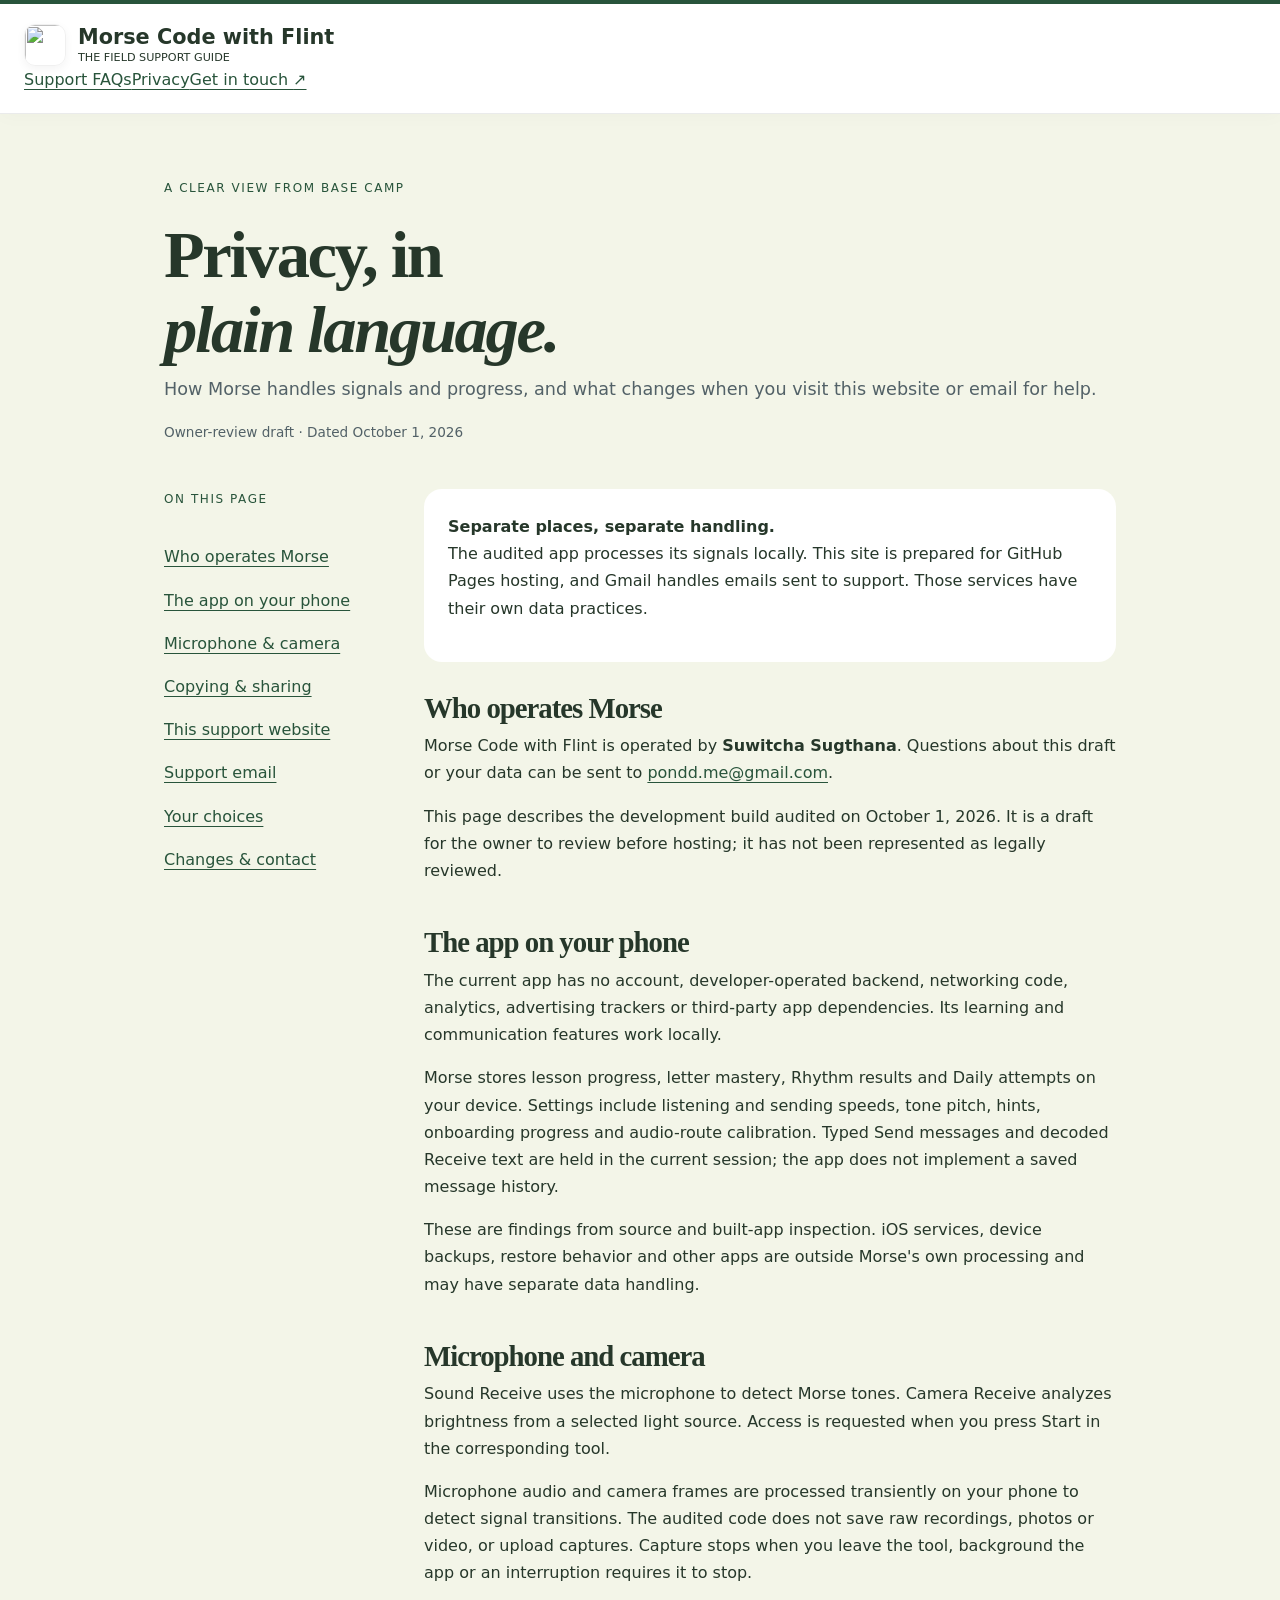
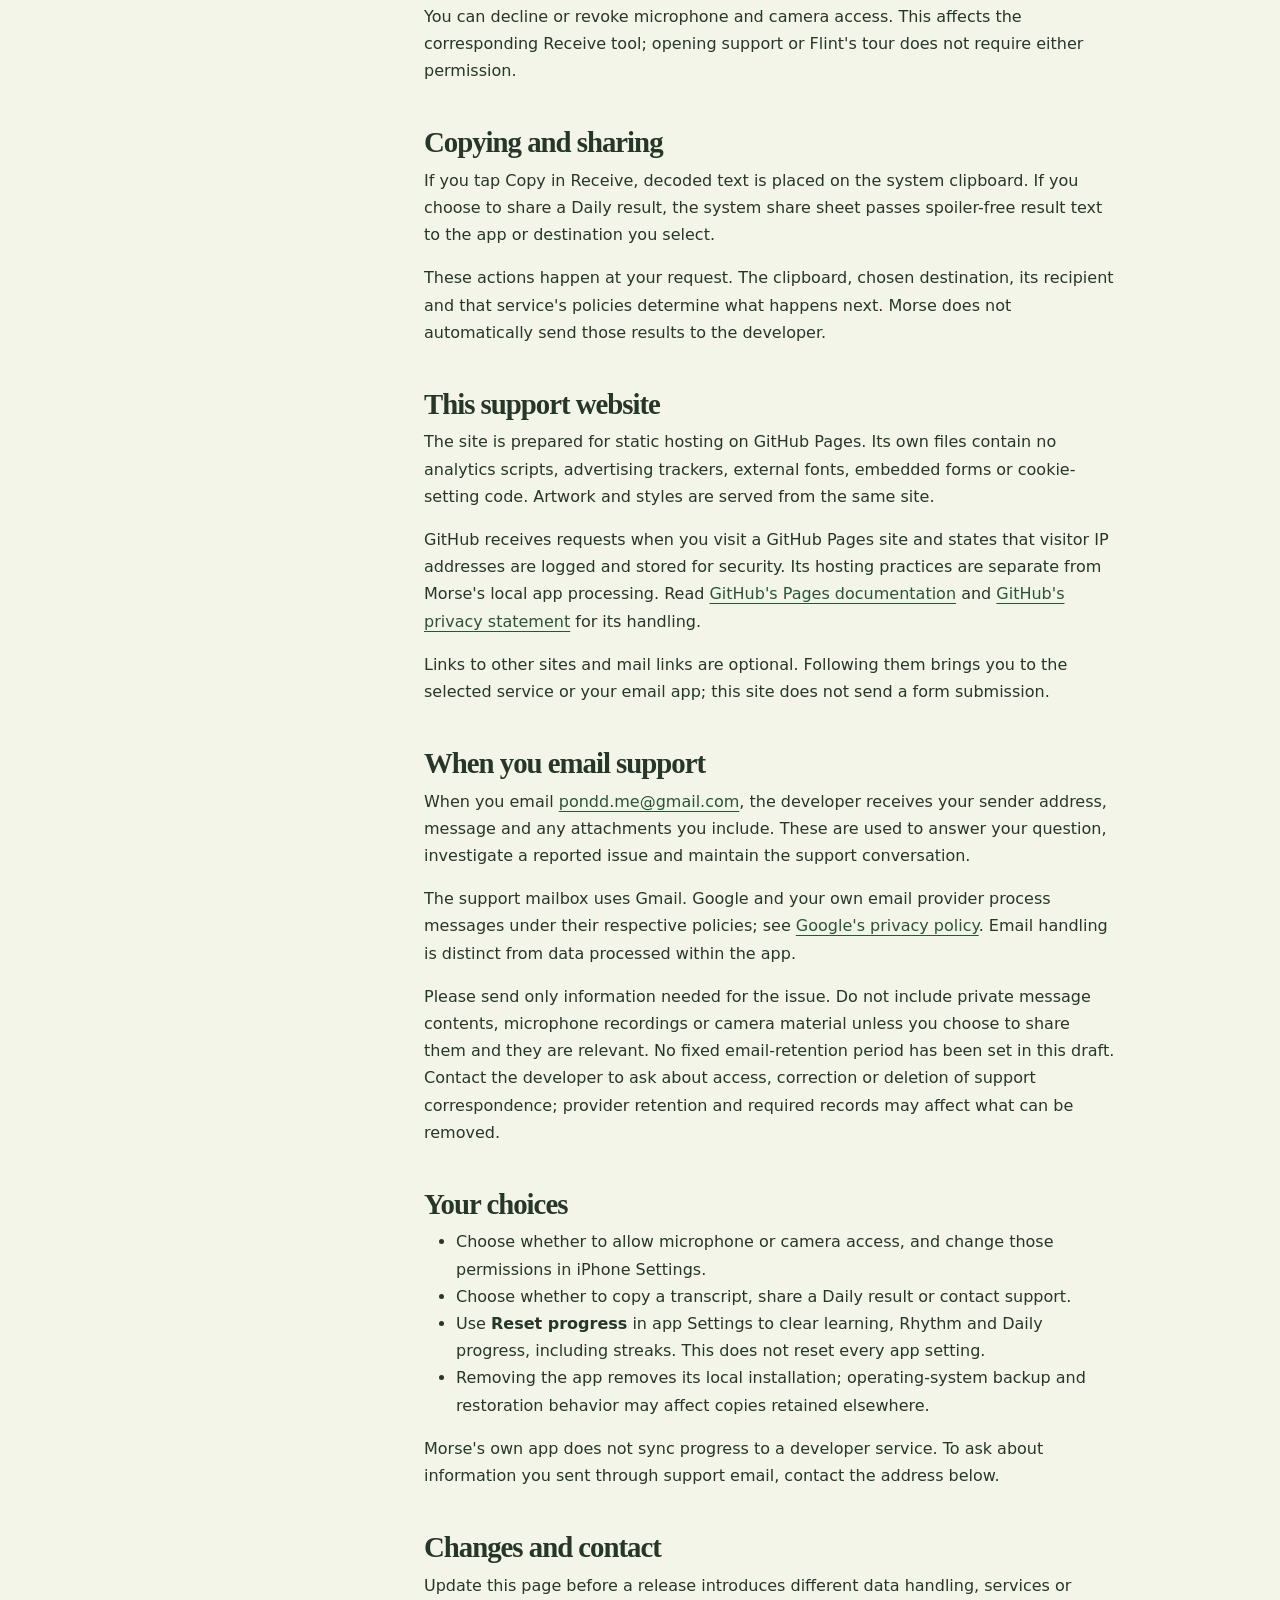
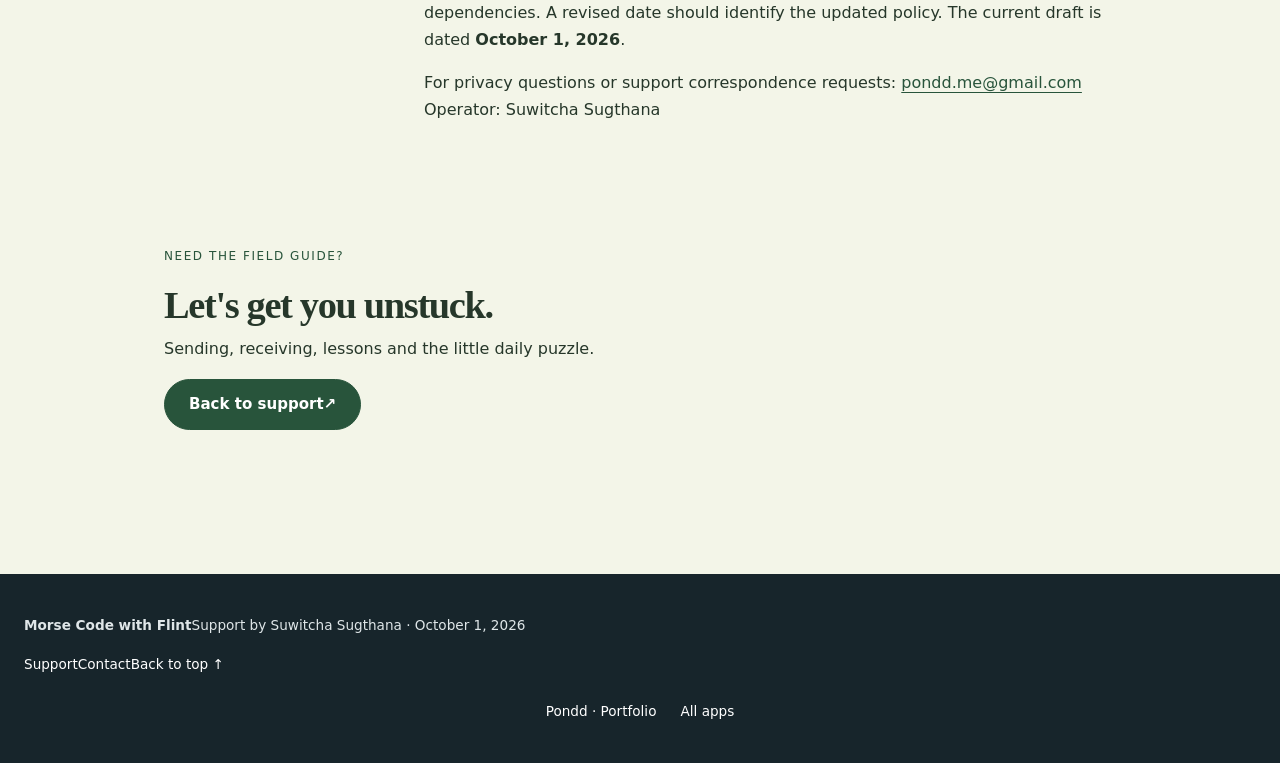
==== commit 6f5b149a: "Give each app its own palette, real icon, and shared app showcase" ====
--- a/privacy.html
+++ b/privacy.html
@@ -7,13 +7,15 @@
 <meta content="#10271e" name="theme-color"/>
 <meta content="Privacy draft for Morse Code with Flint, including local app processing, GitHub Pages hosting and support email." name="description"/>
 <title>Privacy draft · Morse Code with Flint</title>
-<link href="assets/icon.png" rel="icon" type="image/png"/>
 
-<link href="assets/new-age/app.css" rel="stylesheet"/></head>
-<body>
+
+<link href="assets/new-age/app.css" rel="stylesheet"/><link rel="stylesheet" href="app-family/brand.css?v=20261112">
+<link rel="icon" href="https://pond1982.github.io/Pondd-Page/assets/app-icons/6818069855.webp" type="image/webp">
+</head>
+<body data-app-theme="flint-forest">
 <a class="skip-link" href="#main">Skip to content</a>
 <header class="site-header wrap">
-<a aria-label="Morse Code with Flint support home" class="brand" href="index.html"><img alt="" height="44" src="assets/icon.png" width="44"/><span>Morse Code with Flint<small>THE FIELD SUPPORT GUIDE</small></span></a>
+<a aria-label="Morse Code with Flint support home" class="brand" href="index.html"><img class="app-brand-icon" src="https://pond1982.github.io/Pondd-Page/assets/app-icons/6818069855.webp" width="42" height="42" alt="" decoding="async"><span>Morse Code with Flint<small>THE FIELD SUPPORT GUIDE</small></span></a>
 <nav aria-label="Main navigation"><a href="index.html#faqs">Support FAQs</a><a aria-current="page" href="privacy.html">Privacy</a><a class="nav-contact" href="mailto:pondd.me@gmail.com">Get in touch <span aria-hidden="true">↗</span></a></nav>
 </header>
 <main class="wrap privacy-main" id="main">
@@ -34,6 +36,6 @@
 </div>
 <section aria-labelledby="privacy-support-title" class="contact-band"><div><p class="eyebrow">NEED THE FIELD GUIDE?</p><h2 id="privacy-support-title">Let's get you unstuck.</h2><p>Sending, receiving, lessons and the little daily puzzle.</p></div><a class="button" href="index.html#faqs">Back to support <span aria-hidden="true">↗</span></a></section>
 </main>
-<footer class="site-footer wrap"><p><strong>Morse Code with Flint</strong><span>Support by Suwitcha Sugthana · October 1, 2026</span></p><nav aria-label="Footer navigation"><a href="index.html">Support</a><a href="mailto:pondd.me@gmail.com">Contact</a><a href="#main">Back to top ↑</a></nav><nav aria-label="Developer portfolio" class="portfolio-links"><a href="https://pond1982.github.io/Pondd-Page/">Pondd · Portfolio</a><a href="https://pond1982.github.io/Pondd-Page/apps.html">All apps</a></nav></footer>
+<footer class="site-footer wrap"><p><strong>Morse Code with Flint</strong><span>Support by Suwitcha Sugthana · October 1, 2026</span></p><nav aria-label="Footer navigation"><a href="index.html">Support</a><a href="mailto:pondd.me@gmail.com">Contact</a><a href="#main">Back to top ↑</a></nav><nav aria-label="Developer portfolio" class="portfolio-links"><a href="https://pond1982.github.io/Pondd-Page/">Pondd · Portfolio</a><a href="https://pond1982.github.io/Pondd-Page/index.html#apps">All apps</a></nav></footer>
 </body>
 </html>
--- a/app-family/brand.css
+++ b/app-family/brand.css
@@ -0,0 +1,43 @@
+:root{--brand-accent:#28543b;--brand-secondary:#8a4b16;--brand-tint:#f3f5e8;--brand-soft:#d7dfbd;--brand-highlight:#d78b36;--brand-ink:#26372a;--accent:#28543b;--second:#8a4b16;--tint:#f3f5e8;--ink:#26372a;--brand:#28543b;--accent-end:#8a4b16;--paper:#f3f5e8;--app-accent:#28543b;--app-secondary:#8a4b16;--app-paper:#f3f5e8;--app-ink:#26372a;--bs-primary:#28543b}
+
+/* App identity and shared portfolio. Static, responsive, and readable without JavaScript. */
+body{color:var(--brand-ink)}
+body .masthead{background:linear-gradient(125deg,var(--brand-tint) 4%,var(--brand-soft) 100%)}
+body .detail-section{background:var(--brand-tint)}
+body .bg-gradient-primary-to-secondary{background:linear-gradient(115deg,var(--brand-accent),var(--brand-secondary))!important}
+body .art-orb,body .masthead-device-mockup:before,body .hero-screen:before,body .hero-art:before,body .hero-media:before,body .camp-figure:before,body .app-art:before{background:linear-gradient(130deg,var(--brand-highlight),var(--brand-accent))}
+body #mainNav,body nav.navbar,body .site-header,body>nav.nav,body header.site{border-top:4px solid var(--brand-accent)}
+body .navbar-brand,body a.brand{display:inline-flex;align-items:center;gap:12px;max-width:100%;line-height:1.25;vertical-align:middle}
+body .navbar-brand img.app-brand-icon,body .brand img.app-brand-icon{display:block;flex:0 0 42px;width:42px;height:42px;margin:0;border-radius:11px;object-fit:cover;border:1px solid #0000000f;box-shadow:0 3px 10px #0000000c}
+body .app-identity{display:flex;align-items:center;gap:16px;margin:0 0 24px;text-align:left;color:var(--brand-ink)}
+body .app-identity img{width:72px;height:72px;flex:0 0 72px;object-fit:cover;border-radius:19px;border:1px solid #00000010;box-shadow:0 6px 20px #00000012}
+body .app-identity span{min-width:0}body .app-identity small{display:block;text-transform:uppercase;letter-spacing:.12em;font:700 .65rem/1.6 system-ui,sans-serif;color:var(--brand-accent)}
+body .app-identity strong{display:block;font:700 1.05rem/1.4 system-ui,sans-serif;max-width:28rem}
+body .pondd-about{background:var(--brand-tint);color:var(--brand-ink)}
+body .pondd-character-stage{border-color:var(--brand-secondary);background:radial-gradient(ellipse at 50% 88%,var(--brand-secondary) 0,var(--brand-ink) 48%,#15161d 85%)}
+body .pondd-character-stage:focus-visible,body .pondd-character-pause:focus-visible{outline-color:var(--brand-accent)}
+body .app-family{background:linear-gradient(165deg,var(--brand-tint),#fff 80%);padding:80px 24px;max-width:none;margin:0;color:var(--brand-ink);border-top:1px solid var(--brand-soft);text-align:left}
+body .app-family-inner{max-width:1140px;margin:auto;padding:0;width:100%}
+body .app-family-heading{display:flex;align-items:flex-end;justify-content:space-between;gap:24px;margin-bottom:30px}
+body .app-family-kicker{font:750 .72rem/1.5 system-ui,sans-serif;color:var(--brand-accent);letter-spacing:.13em;text-transform:uppercase;margin:0 0 12px}
+body .app-family h2{font-size:clamp(2rem,3.5vw,3rem);line-height:1.13;letter-spacing:-.035em;color:var(--brand-ink);margin:0 0 14px}
+body .app-family-intro{max-width:570px;color:#4c5664;line-height:1.65;margin:0;font-size:1rem}
+body .app-family-directory{display:inline-flex;align-items:center;justify-content:center;flex:0 0 auto;padding:12px 18px;border:1px solid var(--brand-accent);border-radius:999px;color:var(--brand-accent);font-size:.86rem;font-weight:700;text-decoration:none;background:#fff;min-height:44px}
+body .app-family-directory:hover{background:var(--brand-accent);color:#fff}
+body .app-family-list{list-style:none;display:grid;grid-template-columns:repeat(3,minmax(0,1fr));gap:16px;padding:0;margin:0}
+body .app-family-item{margin:0;padding:20px;border:1px solid #1d2d431c;border-radius:18px;background:#fff;min-width:0;box-shadow:0 4px 18px #15243e04}
+body .app-family-item.is-current{border-color:var(--brand-accent);box-shadow:inset 0 3px 0 var(--brand-accent)}
+body .app-family-card-top{display:flex;align-items:center;gap:13px;margin:0 0 14px}
+body .app-family-card-top img{display:block;width:52px;height:52px;flex:0 0 52px;object-fit:cover;border-radius:13px;border:1px solid #0000000a;margin:0}
+body .app-family-card-top>div{min-width:0}
+body .app-family h3{color:var(--brand-ink);font:750 1rem/1.35 system-ui,sans-serif;letter-spacing:-.015em;margin:0 0 4px}
+body .app-family-meta{color:var(--brand-accent);font:600 .72rem/1.45 system-ui,sans-serif;margin:0}
+body .app-family-summary{color:#4c5664;font-size:.84rem;line-height:1.6;margin:0 0 15px}
+body .app-family-links{display:flex;flex-wrap:wrap;gap:4px 17px;margin:0}
+body .app-family-links a{display:inline-flex;align-items:center;min-height:36px;color:var(--brand-accent);font:700 .8rem/1.3 system-ui,sans-serif;text-decoration:underline;text-underline-offset:4px}
+body .app-family a:focus-visible{outline:3px solid var(--brand-accent);outline-offset:4px}
+body .app-family-note{color:#59616b;font-size:.78rem;line-height:1.5;margin:24px 0 0}
+@media(min-width:1250px){body .app-family-list{grid-template-columns:repeat(4,minmax(0,1fr))}}
+@media(max-width:800px){body .app-family{padding:56px 20px}body .app-family-heading{display:block}body .app-family-directory{margin-top:22px}body .app-family-list{grid-template-columns:repeat(2,minmax(0,1fr))}body .app-identity{gap:13px}body .app-identity img{width:60px;height:60px;flex-basis:60px;border-radius:16px}}
+@media(max-width:520px){body .app-family-list{grid-template-columns:1fr}body .app-family-item{padding:18px}body .app-family h2{font-size:2rem}body .app-identity strong{font-size:.95rem}body .navbar-brand img.app-brand-icon,body .brand img.app-brand-icon{flex-basis:36px;width:36px;height:36px;border-radius:9px}}
+@media(prefers-reduced-motion:reduce){body .app-family *{transition:none!important;animation:none!important}}
